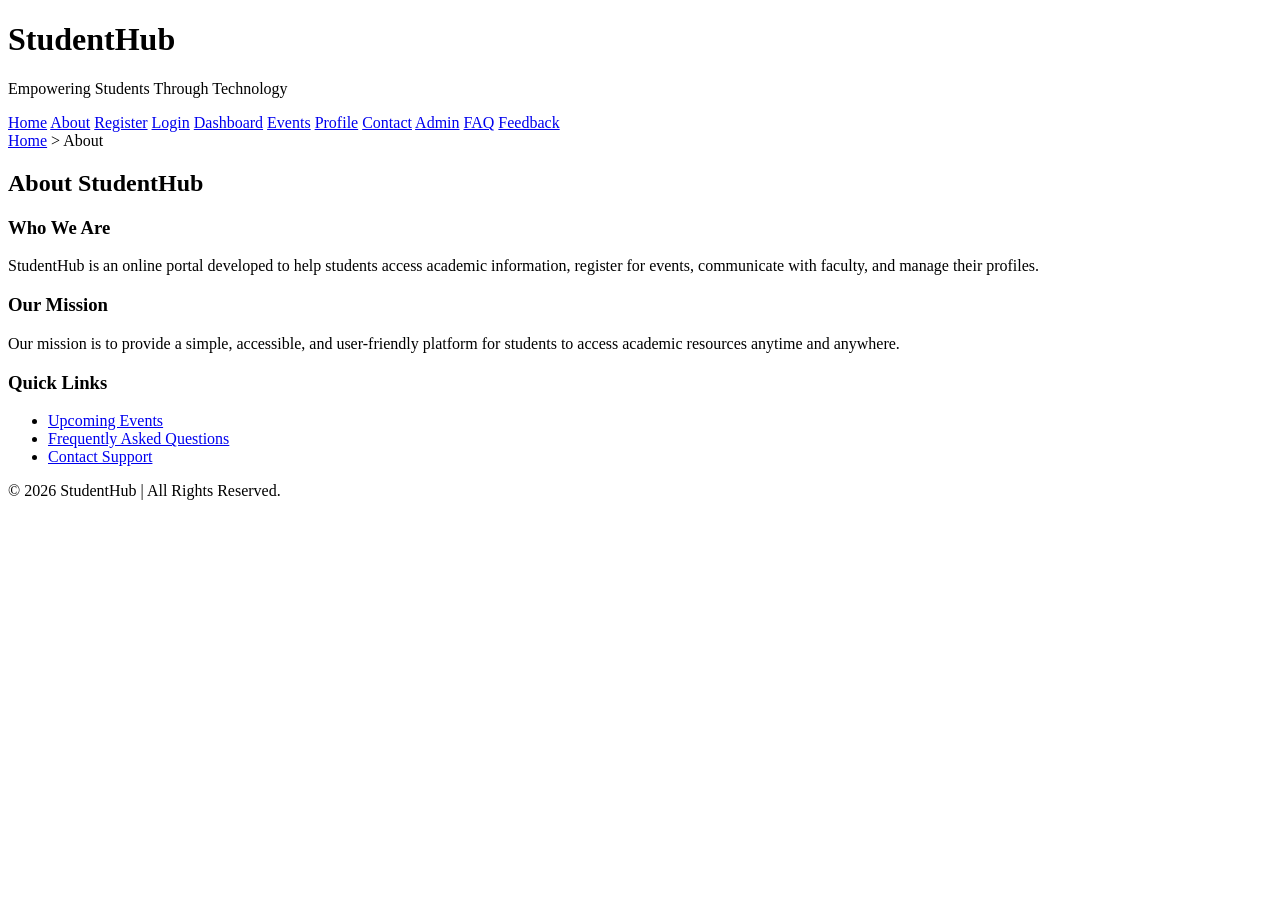
==== about.html @ dac8be07 "Updated Practical 3 responsive design" ====
<!DOCTYPE html>
<html lang="en">

<head>
    <meta charset="UTF-8">
    <meta name="viewport" content="width=device-width, initial-scale=1.0">

    <title>StudentHub | About</title>

    <link rel="stylesheet" href="css/style.css">
</head>

<body>

    <!-- Header -->
    <header>
        <h1>StudentHub</h1>
        <p>Empowering Students Through Technology</p>
    </header>

    <!-- Main Navigation -->
    <nav aria-label="Main Navigation">
        <a href="index.html">Home</a>
        <a href="about.html">About</a>
        <a href="register.html">Register</a>
        <a href="login.html">Login</a>
        <a href="dashboard.html">Dashboard</a>
        <a href="events.html">Events</a>
        <a href="profile.html">Profile</a>
        <a href="contact.html">Contact</a>
        <a href="admin.html">Admin</a>
        <a href="faq.html">FAQ</a>
        <a href="feedback.html">Feedback</a>
    </nav>

    <!-- Breadcrumb Navigation -->
    <nav aria-label="Breadcrumb">
        <a href="index.html">Home</a> &gt;
        <span>About</span>
    </nav>

    <!-- Main Content -->
    <main>

        <section>

            <h2>About StudentHub</h2>

            <article>

                <h3>Who We Are</h3>

                <p>
                    StudentHub is an online portal developed to help students
                    access academic information, register for events,
                    communicate with faculty, and manage their profiles.
                </p>

            </article>

            <article>

                <h3>Our Mission</h3>

                <p>
                    Our mission is to provide a simple, accessible, and
                    user-friendly platform for students to access academic
                    resources anytime and anywhere.
                </p>

            </article>

        </section>

        <aside>

            <h3>Quick Links</h3>

            <ul>
                <li><a href="events.html">Upcoming Events</a></li>
                <li><a href="faq.html">Frequently Asked Questions</a></li>
                <li><a href="contact.html">Contact Support</a></li>
            </ul>

        </aside>

    </main>

    <!-- Footer -->
    <footer>
        <p>&copy; 2026 StudentHub | All Rights Reserved.</p>
    </footer>

</body>

</html>
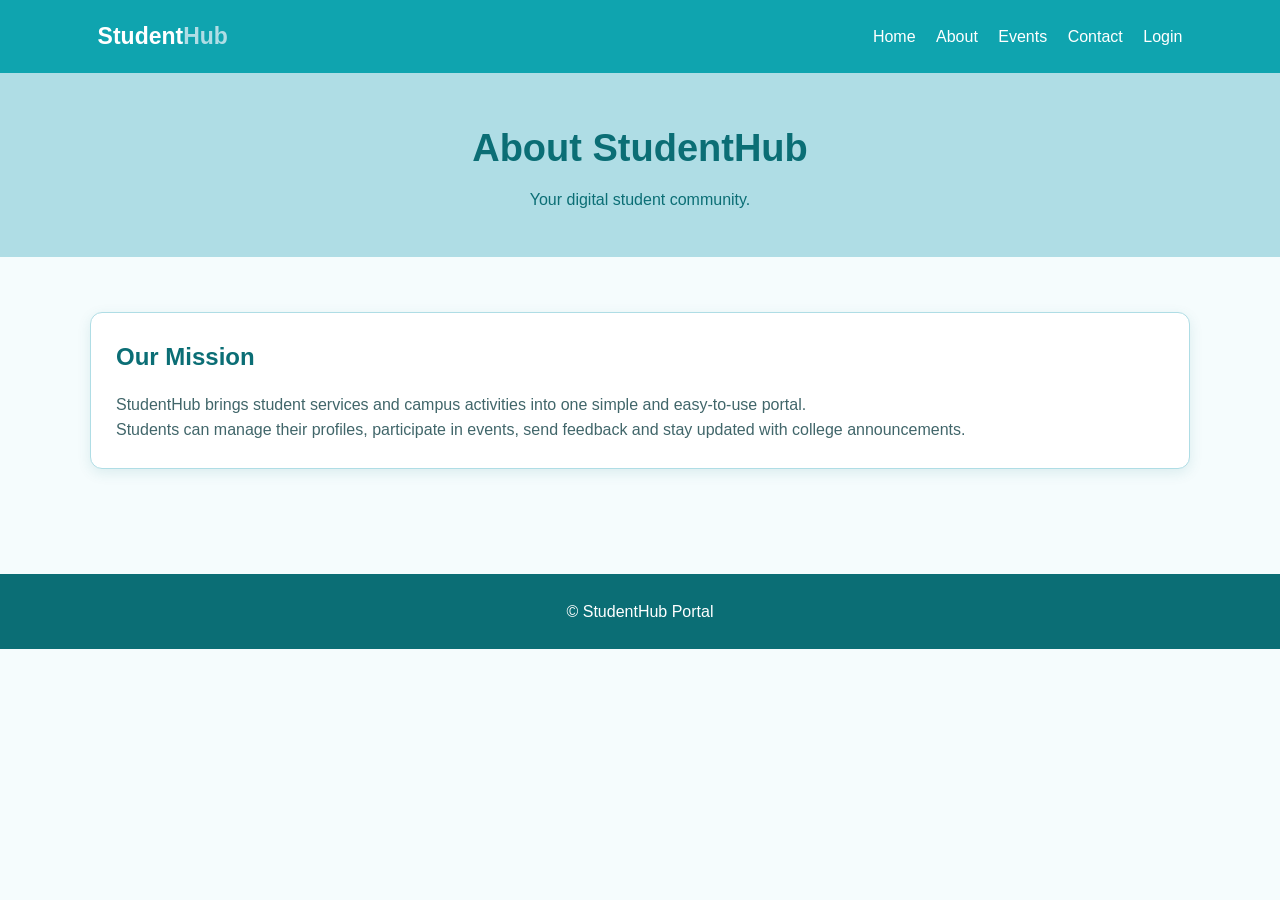
==== commit 452779a7: "Initial commit" ====
--- a/about.html
+++ b/about.html
@@ -1,96 +1,49 @@
 <!DOCTYPE html>
 <html lang="en">
-
 <head>
-    <meta charset="UTF-8">
-    <meta name="viewport" content="width=device-width, initial-scale=1.0">
-
-    <title>StudentHub | About</title>
-
-    <link rel="stylesheet" href="css/style.css">
+  <meta charset="UTF-8">
+  <meta name="viewport" content="width=device-width, initial-scale=1.0">
+  <title>About | StudentHub</title>
+  <link rel="stylesheet" href="style.css">
 </head>
-
 <body>
 
-    <!-- Header -->
-    <header>
-        <h1>StudentHub</h1>
-        <p>Empowering Students Through Technology</p>
-    </header>
+<nav>
+  <a class="brand" href="index.html">Student<span>Hub</span></a>
 
-    <!-- Main Navigation -->
-    <nav aria-label="Main Navigation">
-        <a href="index.html">Home</a>
-        <a href="about.html">About</a>
-        <a href="register.html">Register</a>
-        <a href="login.html">Login</a>
-        <a href="dashboard.html">Dashboard</a>
-        <a href="events.html">Events</a>
-        <a href="profile.html">Profile</a>
-        <a href="contact.html">Contact</a>
-        <a href="admin.html">Admin</a>
-        <a href="faq.html">FAQ</a>
-        <a href="feedback.html">Feedback</a>
-    </nav>
+  <div>
+    <a href="index.html">Home</a>
+    <a href="about.html">About</a>
+    <a href="events.html">Events</a>
+    <a href="contact.html">Contact</a>
+    <a href="login.html">Login</a>
+  </div>
+</nav>
 
-    <!-- Breadcrumb Navigation -->
-    <nav aria-label="Breadcrumb">
-        <a href="index.html">Home</a> &gt;
-        <span>About</span>
-    </nav>
+<section class="title">
+  <h1>About StudentHub</h1>
+  <p>Your digital student community.</p>
+</section>
 
-    <!-- Main Content -->
-    <main>
+<section class="section container">
+  <div class="card">
+    <h2>Our Mission</h2>
+    <p>
+      StudentHub brings student services and campus activities
+      into one simple and easy-to-use portal.
+    </p>
 
-        <section>
+    <p>
+      Students can manage their profiles, participate in events,
+      send feedback and stay updated with college announcements.
+    </p>
+  </div>
+</section>
 
-            <h2>About StudentHub</h2>
+<footer class="footer">
+  © <span id="year"></span> StudentHub Portal
+</footer>
 
-            <article>
-
-                <h3>Who We Are</h3>
-
-                <p>
-                    StudentHub is an online portal developed to help students
-                    access academic information, register for events,
-                    communicate with faculty, and manage their profiles.
-                </p>
-
-            </article>
-
-            <article>
-
-                <h3>Our Mission</h3>
-
-                <p>
-                    Our mission is to provide a simple, accessible, and
-                    user-friendly platform for students to access academic
-                    resources anytime and anywhere.
-                </p>
-
-            </article>
-
-        </section>
-
-        <aside>
-
-            <h3>Quick Links</h3>
-
-            <ul>
-                <li><a href="events.html">Upcoming Events</a></li>
-                <li><a href="faq.html">Frequently Asked Questions</a></li>
-                <li><a href="contact.html">Contact Support</a></li>
-            </ul>
-
-        </aside>
-
-    </main>
-
-    <!-- Footer -->
-    <footer>
-        <p>&copy; 2026 StudentHub | All Rights Reserved.</p>
-    </footer>
-
+<script src="js/script.js"></script>
 </body>
-
 </html>
--- a/style.css
+++ b/style.css
@@ -0,0 +1,295 @@
+* {
+  box-sizing: border-box;
+  margin: 0;
+  padding: 0;
+}
+
+body {
+  font-family: Arial, sans-serif;
+  background: #f5fcfd;
+  color: #164044;
+  line-height: 1.6;
+}
+
+nav {
+  background: #0FA4AF;
+  padding: 18px 7%;
+  display: flex;
+  justify-content: space-between;
+  align-items: center;
+  box-shadow: 0 3px 10px #0B6E7533;
+}
+
+nav a {
+  color: white;
+  text-decoration: none;
+  margin: 0 8px;
+  font-weight: 500;
+}
+
+nav a:hover {
+  color: #AFDDE5;
+}
+
+.brand {
+  font-size: 23px;
+  font-weight: bold;
+}
+
+.brand span {
+  color: #AFDDE5;
+}
+
+.hero {
+  padding: 100px 7%;
+  background: linear-gradient(135deg, #0FA4AF, #0B6E75);
+  color: white;
+}
+
+.hero h1 {
+  font-size: 48px;
+  max-width: 680px;
+  margin-bottom: 18px;
+}
+
+.hero p {
+  max-width: 620px;
+  font-size: 18px;
+  margin-bottom: 30px;
+}
+
+.container {
+  width: 86%;
+  max-width: 1100px;
+  margin: auto;
+}
+
+.section {
+  padding: 55px 0;
+}
+
+.section h1,
+.section h2 {
+  color: #0B6E75;
+  margin-bottom: 15px;
+}
+
+.grid {
+  display: grid;
+  grid-template-columns: repeat(auto-fit, minmax(220px, 1fr));
+  gap: 22px;
+  margin-top: 25px;
+}
+
+.card,
+form {
+  background: white;
+  padding: 25px;
+  border-radius: 12px;
+  border: 1px solid #AFDDE5;
+  box-shadow: 0 4px 14px #0B6E751C;
+}
+
+.card h3 {
+  color: #0B6E75;
+  margin-bottom: 10px;
+}
+
+.card p {
+  color: #41666A;
+}
+
+.btn {
+  display: inline-block;
+  background: #0FA4AF;
+  color: white;
+  border: 2px solid #0FA4AF;
+  padding: 11px 18px;
+  border-radius: 7px;
+  text-decoration: none;
+  cursor: pointer;
+  font-weight: bold;
+}
+
+.btn:hover {
+  background: #0B6E75;
+  border-color: #0B6E75;
+}
+
+.btn-light {
+  background: #AFDDE5;
+  color: #0B6E75;
+  border-color: #AFDDE5;
+}
+
+.btn-light:hover {
+  background: white;
+  color: #0B6E75;
+}
+
+.title {
+  text-align: center;
+  background: #AFDDE5;
+  padding: 45px 20px;
+  color: #0B6E75;
+}
+
+.title h1 {
+  font-size: 38px;
+  margin-bottom: 8px;
+}
+
+.form-card {
+  max-width: 510px;
+  margin: 50px auto;
+}
+
+.form-card h2 {
+  color: #0B6E75;
+  margin-bottom: 20px;
+}
+
+.field {
+  margin: 16px 0;
+}
+
+.field label {
+  display: block;
+  color: #0B6E75;
+  font-weight: bold;
+  margin-bottom: 6px;
+}
+
+.field input,
+.field select,
+.field textarea {
+  width: 100%;
+  padding: 12px;
+  border: 1px solid #0B6E75;
+  border-radius: 6px;
+  font-family: Arial, sans-serif;
+  font-size: 15px;
+  color: #164044;
+  background: #FAFFFF;
+}
+
+.field input:focus,
+.field select:focus,
+.field textarea:focus {
+  outline: 3px solid #AFDDE5;
+  border-color: #0FA4AF;
+}
+
+.field textarea {
+  height: 115px;
+  resize: vertical;
+}
+
+.stats {
+  display: grid;
+  grid-template-columns: repeat(auto-fit, minmax(180px, 1fr));
+  gap: 20px;
+  margin: 28px 0;
+}
+
+.stat {
+  background: #AFDDE5;
+  padding: 25px;
+  text-align: center;
+  border-radius: 12px;
+  border: 2px solid #0B6E75;
+  box-shadow: 0 4px 12px #0B6E7522;
+}
+
+.stat h2 {
+  color: #0B6E75;
+  font-size: 34px;
+  margin-bottom: 5px;
+}
+
+.stat p {
+  color: #164044;
+  font-weight: bold;
+}
+
+table {
+  width: 100%;
+  background: white;
+  border-collapse: collapse;
+  margin-top: 25px;
+  border: 2px solid #0B6E75;
+  box-shadow: 0 4px 14px #0B6E7522;
+}
+
+th,
+td {
+  padding: 14px;
+  text-align: left;
+  border: 1px solid #0B6E75;
+}
+
+th {
+  background: #0FA4AF;
+  color: white;
+}
+
+tr:nth-child(even) {
+  background: #F0FBFC;
+}
+
+tr:hover {
+  background: #AFDDE5;
+}
+
+.footer {
+  background: #0B6E75;
+  color: white;
+  text-align: center;
+  padding: 25px;
+  margin-top: 50px;
+}
+
+a {
+  color: #0B6E75;
+}
+
+a:hover {
+  color: #0FA4AF;
+}
+
+@media (max-width: 650px) {
+  nav {
+    display: block;
+    text-align: center;
+  }
+
+  nav div {
+    margin-top: 15px;
+  }
+
+  nav a {
+    display: inline-block;
+    margin: 5px;
+  }
+
+  .hero {
+    padding: 65px 7%;
+  }
+
+  .hero h1 {
+    font-size: 36px;
+  }
+
+  .title h1 {
+    font-size: 30px;
+  }
+
+  table {
+    font-size: 14px;
+  }
+
+  th,
+  td {
+    padding: 9px;
+  }
+}
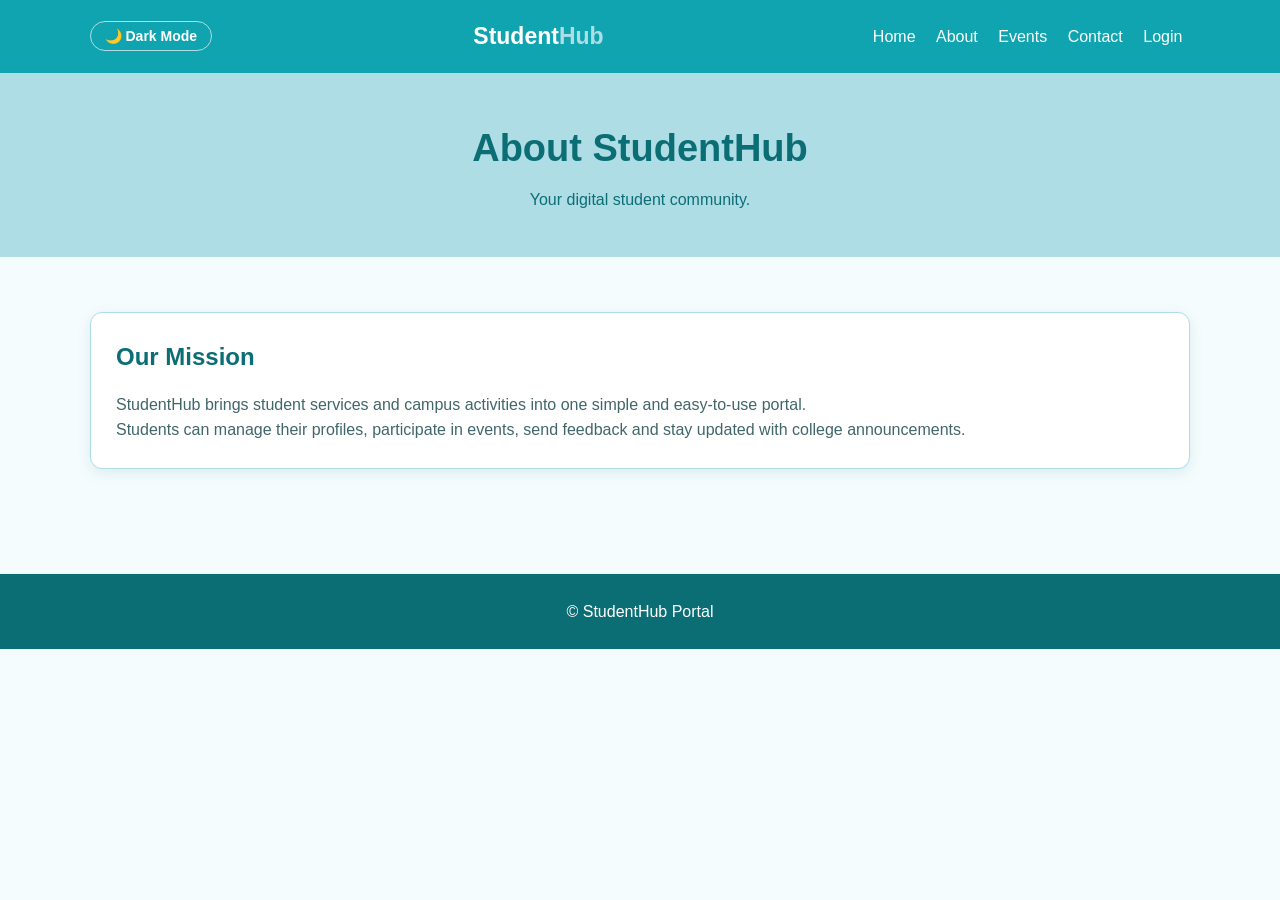
==== commit ee0b199b: "Added persistent dark and light theme toggle across all pages" ====
--- a/about.html
+++ b/about.html
@@ -9,6 +9,9 @@
 <body>
 
 <nav>
+
+  <button id="themeBtn">🌙 Dark Mode</button>
+  
   <a class="brand" href="index.html">Student<span>Hub</span></a>
 
   <div>
--- a/style.css
+++ b/style.css
@@ -1,3 +1,81 @@
+/* ==========================================================================
+   Global & Light/Dark Theme Variables
+   ========================================================================== */
+:root {
+  /* Light Theme (Your original teal palette) */
+  --bg-main: #f5fcfd;
+  --text-main: #164044;
+  --text-muted: #41666A;
+  
+  --nav-bg: #0FA4AF;
+  --nav-text: #ffffff;
+  --nav-hover: #AFDDE5;
+  
+  --hero-bg: linear-gradient(135deg, #0FA4AF, #0B6E75);
+  --hero-text: #ffffff;
+  
+  --card-bg: #ffffff;
+  --card-border: #AFDDE5;
+  --card-shadow: 0 4px 14px #0B6E751C;
+  
+  --heading-color: #0B6E75;
+  --title-bg: #AFDDE5;
+  
+  --input-bg: #FAFFFF;
+  --input-border: #0B6E75;
+  --input-focus: #AFDDE5;
+  
+  --stat-bg: #AFDDE5;
+  --stat-border: #0B6E75;
+  
+  --table-bg: #ffffff;
+  --table-border: #0B6E75;
+  --table-even: #F0FBFC;
+  --table-hover: #AFDDE5;
+  
+  --footer-bg: #0B6E75;
+  --footer-text: #ffffff;
+}
+
+[data-theme="dark"] {
+  /* Dark Theme */
+  --bg-main: #12181b;
+  --text-main: #e0e6ed;
+  --text-muted: #9fb3c8;
+  
+  --nav-bg: #1b2830;
+  --nav-text: #ffffff;
+  --nav-hover: #38bec9;
+  
+  --hero-bg: linear-gradient(135deg, #1b2830, #0f171c);
+  --hero-text: #ffffff;
+  
+  --card-bg: #1e293b;
+  --card-border: #334155;
+  --card-shadow: 0 4px 14px rgba(0, 0, 0, 0.4);
+  
+  --heading-color: #38bec9;
+  --title-bg: #1e293b;
+  
+  --input-bg: #0f172a;
+  --input-border: #334155;
+  --input-focus: #38bec9;
+  
+  --stat-bg: #1e293b;
+  --stat-border: #38bec9;
+  
+  --table-bg: #1e293b;
+  --table-border: #334155;
+  --table-even: #0f172a;
+  --table-hover: #334155;
+  
+  --footer-bg: #0f171c;
+  --footer-text: #ffffff;
+}
+
+/* ==========================================================================
+   Base Styles
+   ========================================================================== */
 * {
   box-sizing: border-box;
   margin: 0;
@@ -6,13 +84,14 @@
 
 body {
   font-family: Arial, sans-serif;
-  background: #f5fcfd;
-  color: #164044;
+  background: var(--bg-main);
+  color: var(--text-main);
   line-height: 1.6;
+  transition: background-color 0.3s ease, color 0.3s ease;
 }
 
 nav {
-  background: #0FA4AF;
+  background: var(--nav-bg);
   padding: 18px 7%;
   display: flex;
   justify-content: space-between;
@@ -21,29 +100,51 @@
 }
 
 nav a {
-  color: white;
+  color: var(--nav-text);
   text-decoration: none;
   margin: 0 8px;
   font-weight: 500;
 }
 
 nav a:hover {
-  color: #AFDDE5;
+  color: var(--nav-hover);
 }
 
 .brand {
   font-size: 23px;
   font-weight: bold;
+  color: var(--nav-text);
 }
 
 .brand span {
-  color: #AFDDE5;
-}
-
+  color: var(--nav-hover);
+}
+
+/* --- Theme Toggle Button --- */
+#themeBtn, #theme-toggle {
+  background: transparent;
+  color: var(--nav-text);
+  border: 1px solid var(--nav-hover);
+  padding: 6px 14px;
+  border-radius: 20px;
+  cursor: pointer;
+  font-weight: bold;
+  font-size: 14px;
+  transition: all 0.3s ease;
+}
+
+#themeBtn:hover, #theme-toggle:hover {
+  background: var(--nav-hover);
+  color: var(--heading-color);
+}
+
+/* ==========================================================================
+   Hero & Layout Sections
+   ========================================================================== */
 .hero {
   padding: 100px 7%;
-  background: linear-gradient(135deg, #0FA4AF, #0B6E75);
-  color: white;
+  background: var(--hero-bg);
+  color: var(--hero-text);
 }
 
 .hero h1 {
@@ -70,7 +171,7 @@
 
 .section h1,
 .section h2 {
-  color: #0B6E75;
+  color: var(--heading-color);
   margin-bottom: 15px;
 }
 
@@ -81,24 +182,27 @@
   margin-top: 25px;
 }
 
+/* Cards & Forms */
 .card,
 form {
-  background: white;
+  background: var(--card-bg);
   padding: 25px;
   border-radius: 12px;
-  border: 1px solid #AFDDE5;
-  box-shadow: 0 4px 14px #0B6E751C;
+  border: 1px solid var(--card-border);
+  box-shadow: var(--card-shadow);
+  transition: background-color 0.3s ease, border-color 0.3s ease;
 }
 
 .card h3 {
-  color: #0B6E75;
+  color: var(--heading-color);
   margin-bottom: 10px;
 }
 
 .card p {
-  color: #41666A;
-}
-
+  color: var(--text-muted);
+}
+
+/* Buttons */
 .btn {
   display: inline-block;
   background: #0FA4AF;
@@ -117,21 +221,22 @@
 }
 
 .btn-light {
-  background: #AFDDE5;
-  color: #0B6E75;
-  border-color: #AFDDE5;
+  background: var(--title-bg);
+  color: var(--heading-color);
+  border-color: var(--title-bg);
 }
 
 .btn-light:hover {
-  background: white;
-  color: #0B6E75;
-}
-
+  background: var(--card-bg);
+  color: var(--heading-color);
+}
+
+/* Titles & Forms */
 .title {
   text-align: center;
-  background: #AFDDE5;
+  background: var(--title-bg);
   padding: 45px 20px;
-  color: #0B6E75;
+  color: var(--heading-color);
 }
 
 .title h1 {
@@ -145,7 +250,7 @@
 }
 
 .form-card h2 {
-  color: #0B6E75;
+  color: var(--heading-color);
   margin-bottom: 20px;
 }
 
@@ -155,7 +260,7 @@
 
 .field label {
   display: block;
-  color: #0B6E75;
+  color: var(--heading-color);
   font-weight: bold;
   margin-bottom: 6px;
 }
@@ -165,18 +270,18 @@
 .field textarea {
   width: 100%;
   padding: 12px;
-  border: 1px solid #0B6E75;
+  border: 1px solid var(--input-border);
   border-radius: 6px;
   font-family: Arial, sans-serif;
   font-size: 15px;
-  color: #164044;
-  background: #FAFFFF;
+  color: var(--text-main);
+  background: var(--input-bg);
 }
 
 .field input:focus,
 .field select:focus,
 .field textarea:focus {
-  outline: 3px solid #AFDDE5;
+  outline: 3px solid var(--input-focus);
   border-color: #0FA4AF;
 }
 
@@ -185,6 +290,7 @@
   resize: vertical;
 }
 
+/* Stats */
 .stats {
   display: grid;
   grid-template-columns: repeat(auto-fit, minmax(180px, 1fr));
@@ -193,70 +299,73 @@
 }
 
 .stat {
-  background: #AFDDE5;
+  background: var(--stat-bg);
   padding: 25px;
   text-align: center;
   border-radius: 12px;
-  border: 2px solid #0B6E75;
-  box-shadow: 0 4px 12px #0B6E7522;
+  border: 2px solid var(--stat-border);
+  box-shadow: var(--card-shadow);
 }
 
 .stat h2 {
-  color: #0B6E75;
+  color: var(--heading-color);
   font-size: 34px;
   margin-bottom: 5px;
 }
 
 .stat p {
-  color: #164044;
+  color: var(--text-main);
   font-weight: bold;
 }
 
+/* Tables */
 table {
   width: 100%;
-  background: white;
+  background: var(--table-bg);
   border-collapse: collapse;
   margin-top: 25px;
-  border: 2px solid #0B6E75;
-  box-shadow: 0 4px 14px #0B6E7522;
+  border: 2px solid var(--table-border);
+  box-shadow: var(--card-shadow);
 }
 
 th,
 td {
   padding: 14px;
   text-align: left;
-  border: 1px solid #0B6E75;
+  border: 1px solid var(--table-border);
 }
 
 th {
-  background: #0FA4AF;
-  color: white;
+  background: var(--nav-bg);
+  color: var(--nav-text);
 }
 
 tr:nth-child(even) {
-  background: #F0FBFC;
+  background: var(--table-even);
 }
 
 tr:hover {
-  background: #AFDDE5;
-}
-
+  background: var(--table-hover);
+}
+
+/* Footer & Links */
 .footer {
-  background: #0B6E75;
-  color: white;
+  background: var(--footer-bg);
+  color: var(--footer-text);
   text-align: center;
   padding: 25px;
   margin-top: 50px;
 }
 
 a {
-  color: #0B6E75;
+  color: var(--heading-color);
 }
 
 a:hover {
   color: #0FA4AF;
 }
 
+/* Responsive Styles */
 @media (max-width: 650px) {
   nav {
     display: block;
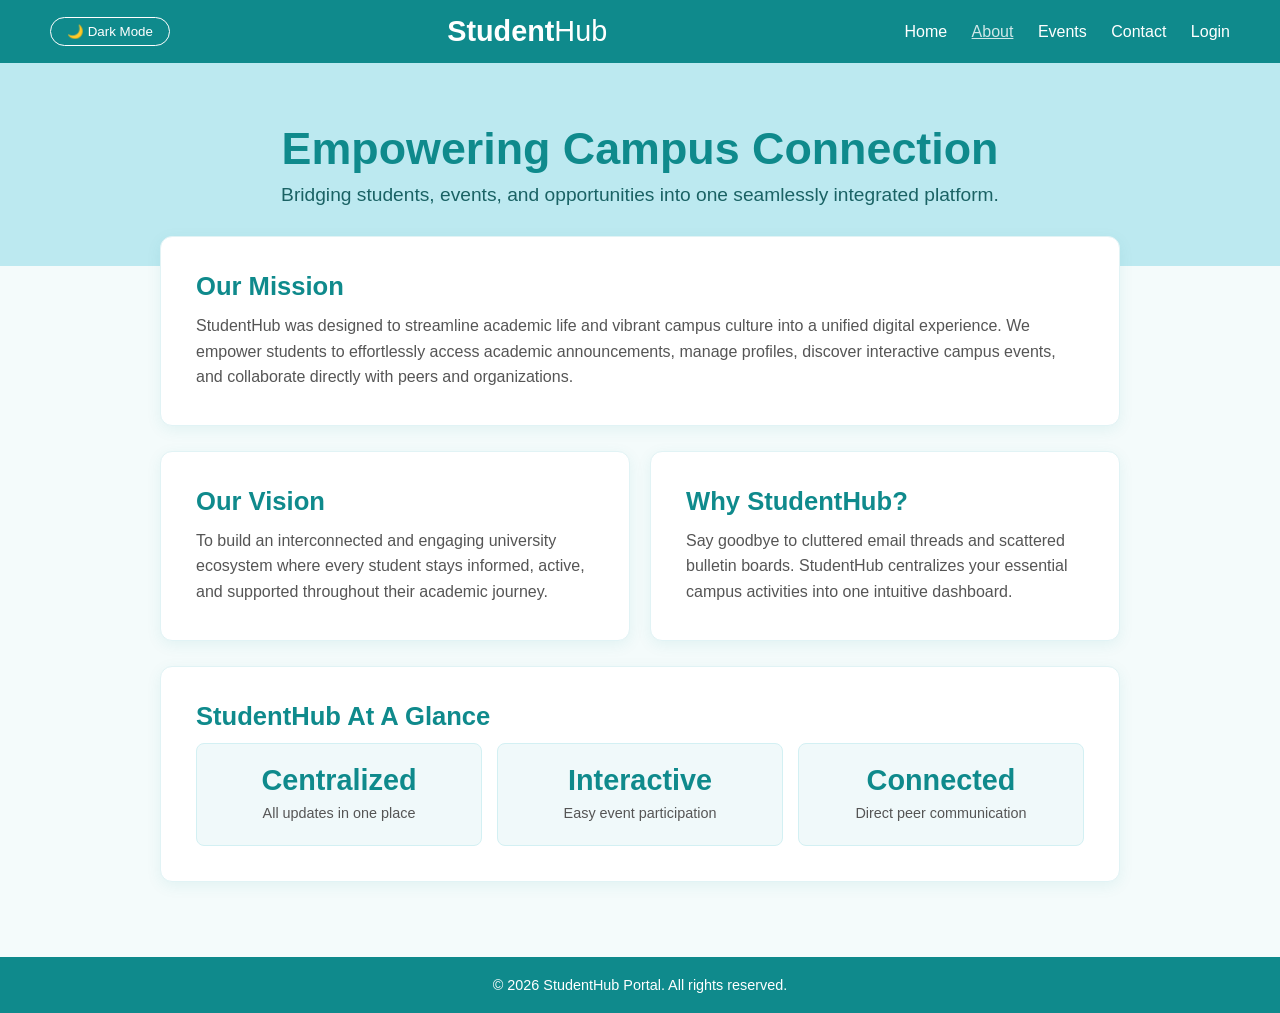
==== commit f2c07e19: "Updated StudentHub website" ====
--- a/about.html
+++ b/about.html
@@ -1,52 +1,238 @@
 <!DOCTYPE html>
 <html lang="en">
 <head>
-  <meta charset="UTF-8">
-  <meta name="viewport" content="width=device-width, initial-scale=1.0">
+  <meta charset="UTF-8" />
+  <meta name="viewport" content="width=device-width, initial-scale=1.0" />
   <title>About | StudentHub</title>
-  <link rel="stylesheet" href="style.css">
+  <style>
+    /* Global Reset & Base Styles */
+    * {
+      box-sizing: border-box;
+      margin: 0;
+      padding: 0;
+      font-family: 'Segoe UI', Tahoma, Geneva, Verdana, sans-serif;
+    }
+
+    body {
+      background-color: #f4fbfb;
+      color: #333333;
+      display: flex;
+      flex-direction: column;
+      min-height: 100vh;
+    }
+
+    /* Navbar */
+    header {
+      background-color: #0f8a8c;
+      padding: 15px 50px;
+      display: flex;
+      justify-content: space-between;
+      align-items: center;
+      box-shadow: 0 2px 5px rgba(0,0,0,0.1);
+    }
+
+    .dark-mode-btn {
+      background-color: transparent;
+      border: 1.5px solid #ffffff;
+      color: #ffffff;
+      padding: 6px 16px;
+      border-radius: 20px;
+      cursor: pointer;
+      font-weight: 500;
+    }
+
+    .logo {
+      color: #ffffff;
+      font-size: 1.8rem;
+      font-weight: 700;
+    }
+
+    .logo span {
+      font-weight: 300;
+    }
+
+    nav a {
+      color: #ffffff;
+      text-decoration: none;
+      margin-left: 20px;
+      font-size: 1rem;
+      transition: opacity 0.2s;
+    }
+
+    nav a:hover, nav a.active {
+      opacity: 0.8;
+      text-decoration: underline;
+    }
+
+    /* Hero Section */
+    .hero {
+      background-color: #bce9f0;
+      text-align: center;
+      padding: 60px 20px;
+    }
+
+    .hero h1 {
+      color: #0f8a8c;
+      font-size: 2.8rem;
+      margin-bottom: 10px;
+    }
+
+    .hero p {
+      color: #1a6264;
+      font-size: 1.2rem;
+    }
+
+    /* Main Content Container */
+    .content-container {
+      max-width: 1000px;
+      margin: -30px auto 50px auto;
+      padding: 0 20px;
+      flex: 1;
+    }
+
+    /* Feature Cards */
+    .card {
+      background: #ffffff;
+      border-radius: 12px;
+      padding: 35px;
+      margin-bottom: 25px;
+      box-shadow: 0 4px 15px rgba(15, 138, 140, 0.08);
+      border: 1px solid #e1f3f5;
+    }
+
+    .card h2 {
+      color: #0f8a8c;
+      font-size: 1.6rem;
+      margin-bottom: 12px;
+    }
+
+    .card p {
+      color: #555555;
+      line-height: 1.6;
+      font-size: 1rem;
+    }
+
+    /* Grid Layout for Vision & Features */
+    .grid-2 {
+      display: grid;
+      grid-template-columns: 1fr 1fr;
+      gap: 20px;
+    }
+
+    /* Stats Banner */
+    .stats-container {
+      display: grid;
+      grid-template-columns: repeat(3, 1fr);
+      gap: 15px;
+      text-align: center;
+      margin-top: 10px;
+    }
+
+    .stat-box {
+      background-color: #f0f9fa;
+      padding: 20px;
+      border-radius: 8px;
+      border: 1px solid #d3f0f3;
+    }
+
+    .stat-box h3 {
+      color: #0f8a8c;
+      font-size: 1.8rem;
+      margin-bottom: 5px;
+    }
+
+    .stat-box p {
+      color: #555555;
+      font-size: 0.9rem;
+    }
+
+    /* Footer */
+    footer {
+      background-color: #0f8a8c;
+      color: #ffffff;
+      text-align: center;
+      padding: 20px;
+      margin-top: auto;
+      font-size: 0.9rem;
+    }
+
+    @media (max-width: 768px) {
+      .grid-2, .stats-container {
+        grid-template-columns: 1fr;
+      }
+      header {
+        flex-direction: column;
+        gap: 15px;
+      }
+    }
+  </style>
 </head>
 <body>
 
-<nav>
-
-  <button id="themeBtn">🌙 Dark Mode</button>
-  
-  <a class="brand" href="index.html">Student<span>Hub</span></a>
-
-  <div>
-    <a href="index.html">Home</a>
-    <a href="about.html">About</a>
-    <a href="events.html">Events</a>
-    <a href="contact.html">Contact</a>
-    <a href="login.html">Login</a>
+  <header>
+    <button class="dark-mode-btn">🌙 Dark Mode</button>
+    <div class="logo">Student<span>Hub</span></div>
+    <nav>
+      <a href="#">Home</a>
+      <a href="#" class="active">About</a>
+      <a href="#">Events</a>
+      <a href="#">Contact</a>
+      <a href="#">Login</a>
+    </nav>
+  </header>
+
+  <section class="hero">
+    <h1>Empowering Campus Connection</h1>
+    <p>Bridging students, events, and opportunities into one seamlessly integrated platform.</p>
+  </section>
+
+  <div class="content-container">
+
+    <div class="card">
+      <h2>Our Mission</h2>
+      <p>
+        StudentHub was designed to streamline academic life and vibrant campus culture into a unified digital experience. We empower students to effortlessly access academic announcements, manage profiles, discover interactive campus events, and collaborate directly with peers and organizations.
+      </p>
+    </div>
+
+    <div class="grid-2">
+      <div class="card">
+        <h2>Our Vision</h2>
+        <p>
+          To build an interconnected and engaging university ecosystem where every student stays informed, active, and supported throughout their academic journey.
+        </p>
+      </div>
+      <div class="card">
+        <h2>Why StudentHub?</h2>
+        <p>
+          Say goodbye to cluttered email threads and scattered bulletin boards. StudentHub centralizes your essential campus activities into one intuitive dashboard.
+        </p>
+      </div>
+    </div>
+
+    <div class="card">
+      <h2>StudentHub At A Glance</h2>
+      <div class="stats-container">
+        <div class="stat-box">
+          <h3>Centralized</h3>
+          <p>All updates in one place</p>
+        </div>
+        <div class="stat-box">
+          <h3>Interactive</h3>
+          <p>Easy event participation</p>
+        </div>
+        <div class="stat-box">
+          <h3>Connected</h3>
+          <p>Direct peer communication</p>
+        </div>
+      </div>
+    </div>
+
   </div>
-</nav>
-
-<section class="title">
-  <h1>About StudentHub</h1>
-  <p>Your digital student community.</p>
-</section>
-
-<section class="section container">
-  <div class="card">
-    <h2>Our Mission</h2>
-    <p>
-      StudentHub brings student services and campus activities
-      into one simple and easy-to-use portal.
-    </p>
-
-    <p>
-      Students can manage their profiles, participate in events,
-      send feedback and stay updated with college announcements.
-    </p>
-  </div>
-</section>
-
-<footer class="footer">
-  © <span id="year"></span> StudentHub Portal
-</footer>
-
-<script src="js/script.js"></script>
+
+  <footer>
+    &copy; 2026 StudentHub Portal. All rights reserved.
+  </footer>
+
 </body>
 </html>
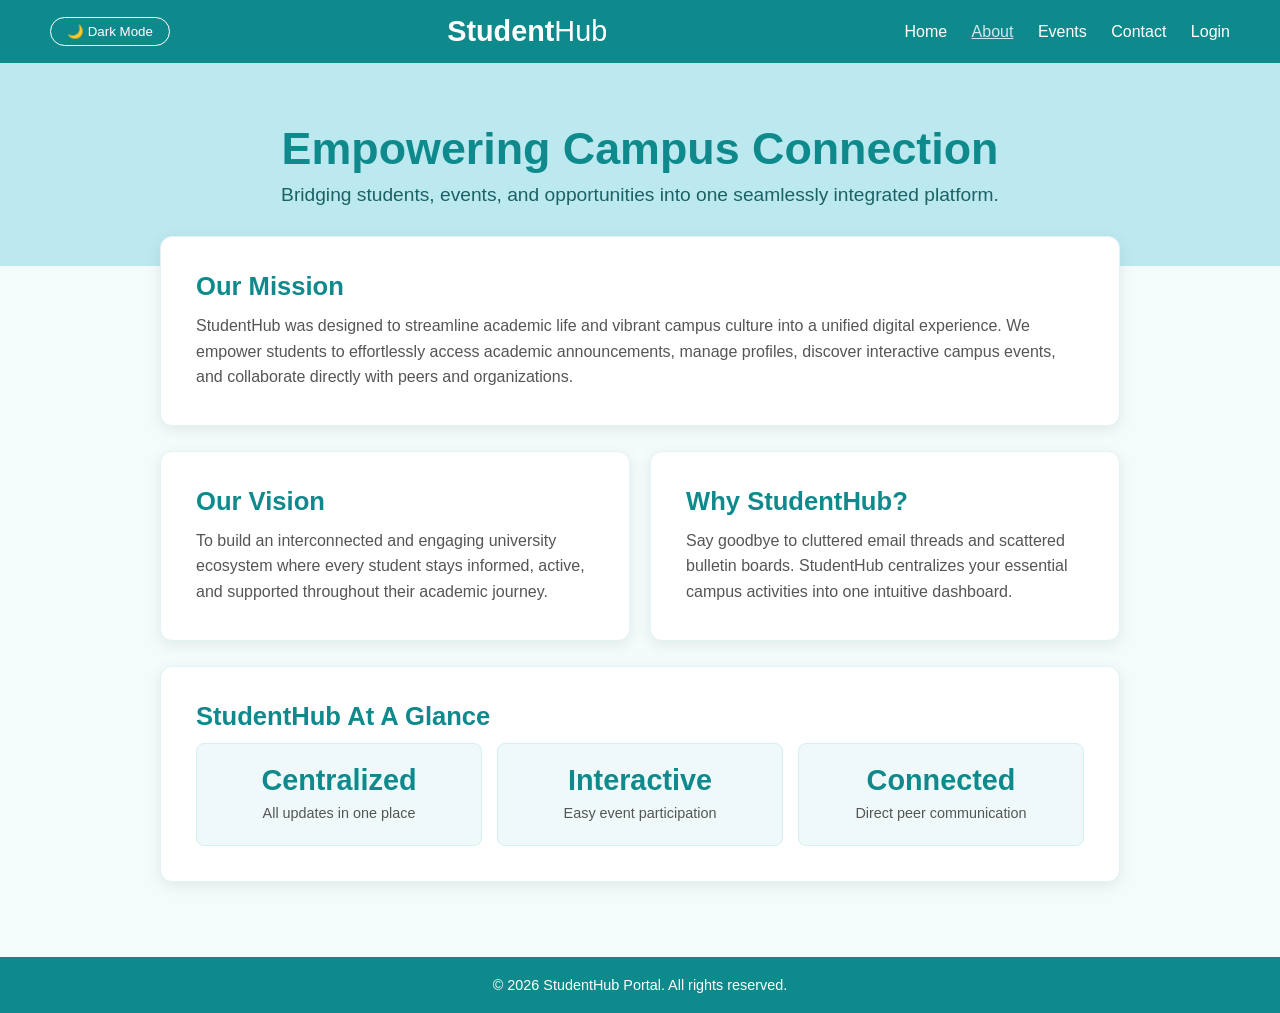
==== commit 0762cc6f: "Updated StudentHub website" ====
--- a/about.html
+++ b/about.html
@@ -5,17 +5,48 @@
   <meta name="viewport" content="width=device-width, initial-scale=1.0" />
   <title>About | StudentHub</title>
   <style>
+    /* CSS Variables for Dynamic Light/Dark Theme */
+    :root {
+      --bg-color: #f4fbfb;
+      --text-color: #333333;
+      --hero-bg: #bce9f0;
+      --hero-title: #0f8a8c;
+      --hero-text: #1a6264;
+      --card-bg: #ffffff;
+      --card-border: #e1f3f5;
+      --card-title: #0f8a8c;
+      --card-p-color: #555555;
+      --stat-bg: #f0f9fa;
+      --stat-border: #d3f0f3;
+    }
+
+    /* Dark Theme Variable Overrides */
+    [data-theme="dark"] {
+      --bg-color: #121e24;
+      --text-color: #e0f2f1;
+      --hero-bg: #163238;
+      --hero-title: #4dd0e1;
+      --hero-text: #b2ebf2;
+      --card-bg: #1a2930;
+      --card-border: #263d47;
+      --card-title: #26a69a;
+      --card-p-color: #b0bec5;
+      --stat-bg: #1e3038;
+      --stat-border: #2c4754;
+    }
+
     /* Global Reset & Base Styles */
     * {
       box-sizing: border-box;
       margin: 0;
       padding: 0;
       font-family: 'Segoe UI', Tahoma, Geneva, Verdana, sans-serif;
+      transition: background-color 0.3s ease, color 0.3s ease, border-color 0.3s ease;
     }
 
     body {
-      background-color: #f4fbfb;
-      color: #333333;
+      background-color: var(--bg-color);
+      color: var(--text-color);
       display: flex;
       flex-direction: column;
       min-height: 100vh;
@@ -39,6 +70,12 @@
       border-radius: 20px;
       cursor: pointer;
       font-weight: 500;
+      transition: all 0.3s ease;
+    }
+
+    .dark-mode-btn:hover {
+      background-color: #ffffff;
+      color: #0f8a8c;
     }
 
     .logo {
@@ -66,19 +103,19 @@
 
     /* Hero Section */
     .hero {
-      background-color: #bce9f0;
+      background-color: var(--hero-bg);
       text-align: center;
       padding: 60px 20px;
     }
 
     .hero h1 {
-      color: #0f8a8c;
+      color: var(--hero-title);
       font-size: 2.8rem;
       margin-bottom: 10px;
     }
 
     .hero p {
-      color: #1a6264;
+      color: var(--hero-text);
       font-size: 1.2rem;
     }
 
@@ -92,22 +129,22 @@
 
     /* Feature Cards */
     .card {
-      background: #ffffff;
+      background: var(--card-bg);
       border-radius: 12px;
       padding: 35px;
       margin-bottom: 25px;
-      box-shadow: 0 4px 15px rgba(15, 138, 140, 0.08);
-      border: 1px solid #e1f3f5;
+      box-shadow: 0 4px 15px rgba(0, 0, 0, 0.08);
+      border: 1px solid var(--card-border);
     }
 
     .card h2 {
-      color: #0f8a8c;
+      color: var(--card-title);
       font-size: 1.6rem;
       margin-bottom: 12px;
     }
 
     .card p {
-      color: #555555;
+      color: var(--card-p-color);
       line-height: 1.6;
       font-size: 1rem;
     }
@@ -129,20 +166,20 @@
     }
 
     .stat-box {
-      background-color: #f0f9fa;
+      background-color: var(--stat-bg);
       padding: 20px;
       border-radius: 8px;
-      border: 1px solid #d3f0f3;
+      border: 1px solid var(--stat-border);
     }
 
     .stat-box h3 {
-      color: #0f8a8c;
+      color: var(--card-title);
       font-size: 1.8rem;
       margin-bottom: 5px;
     }
 
     .stat-box p {
-      color: #555555;
+      color: var(--card-p-color);
       font-size: 0.9rem;
     }
 
@@ -170,14 +207,14 @@
 <body>
 
   <header>
-    <button class="dark-mode-btn">🌙 Dark Mode</button>
+    <button class="dark-mode-btn" id="themeToggleBtn" onclick="toggleTheme()">🌙 Dark Mode</button>
     <div class="logo">Student<span>Hub</span></div>
     <nav>
-      <a href="#">Home</a>
-      <a href="#" class="active">About</a>
-      <a href="#">Events</a>
-      <a href="#">Contact</a>
-      <a href="#">Login</a>
+      <a href="index.html">Home</a>
+      <a href="about.html" class="active">About</a>
+      <a href="events.html">Events</a>
+      <a href="contact.html">Contact</a>
+      <a href="login.html">Login</a>
     </nav>
   </header>
 
@@ -234,5 +271,37 @@
     &copy; 2026 StudentHub Portal. All rights reserved.
   </footer>
 
+  <script>
+    // Function to toggle theme and persist in localStorage
+    function toggleTheme() {
+      const currentTheme = document.documentElement.getAttribute("data-theme");
+      const btn = document.getElementById("themeToggleBtn");
+
+      if (currentTheme === "dark") {
+        document.documentElement.setAttribute("data-theme", "light");
+        localStorage.setItem("theme", "light");
+        btn.innerHTML = "🌙 Dark Mode";
+      } else {
+        document.documentElement.setAttribute("data-theme", "dark");
+        localStorage.setItem("theme", "dark");
+        btn.innerHTML = "☀️ Light Mode";
+      }
+    }
+
+    // Initialize theme based on user's previous selection
+    (function initTheme() {
+      const savedTheme = localStorage.getItem("theme");
+      const btn = document.getElementById("themeToggleBtn");
+
+      if (savedTheme === "dark") {
+        document.documentElement.setAttribute("data-theme", "dark");
+        if (btn) btn.innerHTML = "☀️ Light Mode";
+      } else {
+        document.documentElement.setAttribute("data-theme", "light");
+        if (btn) btn.innerHTML = "🌙 Dark Mode";
+      }
+    })();
+  </script>
+
 </body>
 </html>
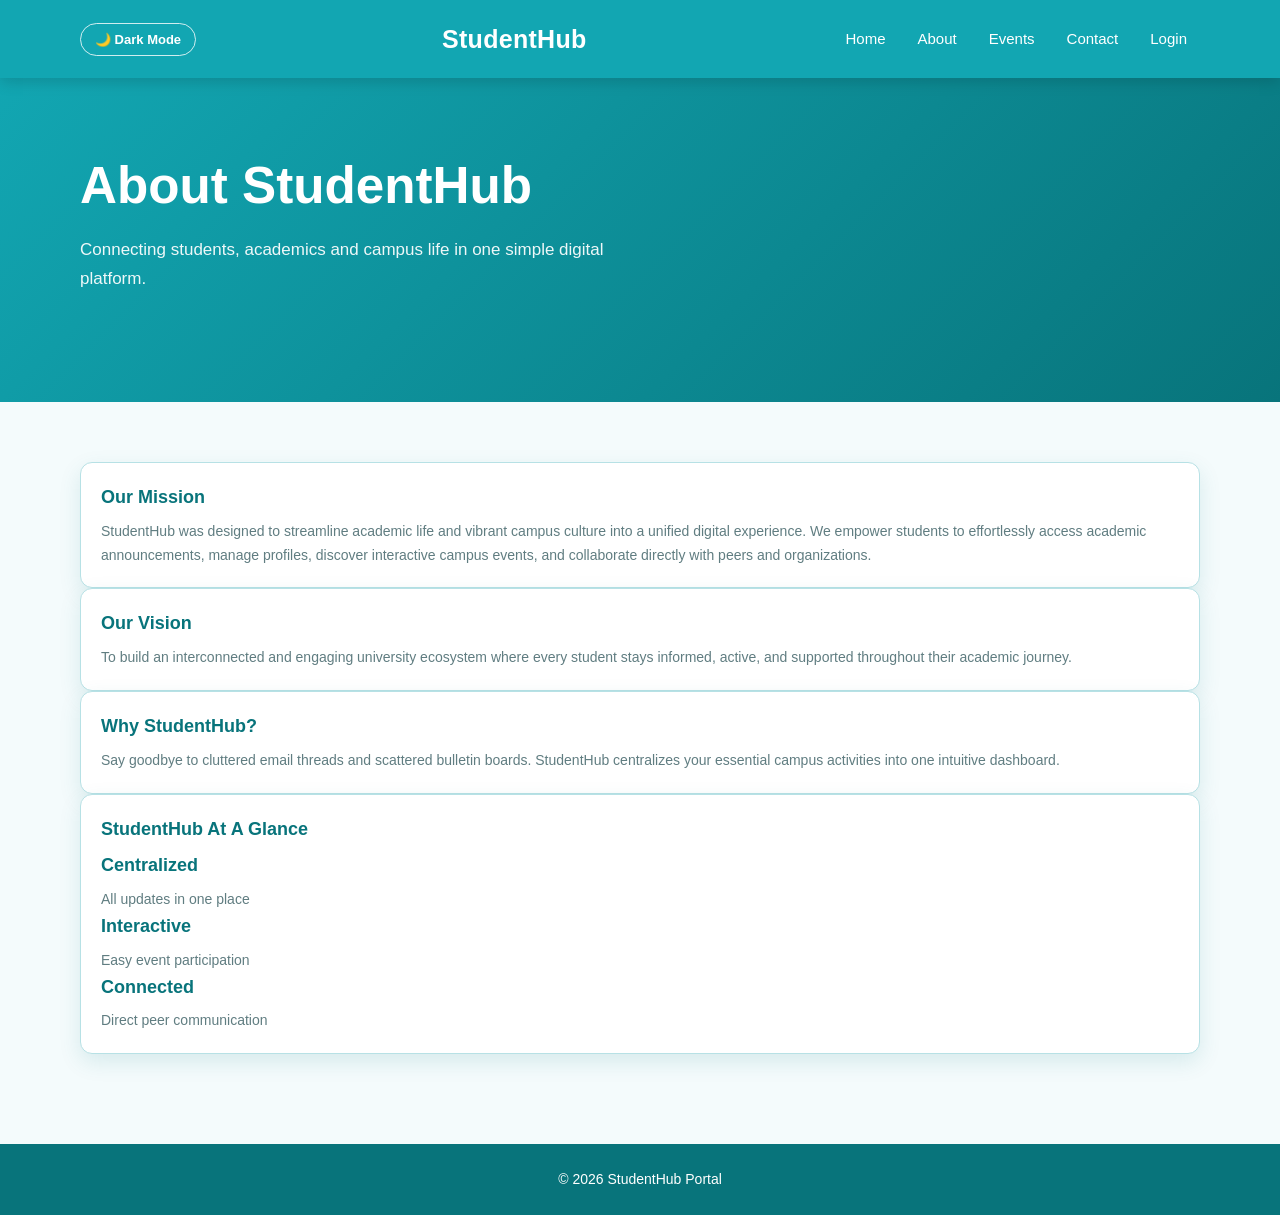
==== commit cce9b860: "Fix About page and dark light mode" ====
--- a/about.html
+++ b/about.html
@@ -1,307 +1,288 @@
 <!DOCTYPE html>
 <html lang="en">
+
 <head>
-  <meta charset="UTF-8" />
-  <meta name="viewport" content="width=device-width, initial-scale=1.0" />
-  <title>About | StudentHub</title>
-  <style>
-    /* CSS Variables for Dynamic Light/Dark Theme */
-    :root {
-      --bg-color: #f4fbfb;
-      --text-color: #333333;
-      --hero-bg: #bce9f0;
-      --hero-title: #0f8a8c;
-      --hero-text: #1a6264;
-      --card-bg: #ffffff;
-      --card-border: #e1f3f5;
-      --card-title: #0f8a8c;
-      --card-p-color: #555555;
-      --stat-bg: #f0f9fa;
-      --stat-border: #d3f0f3;
-    }
-
-    /* Dark Theme Variable Overrides */
-    [data-theme="dark"] {
-      --bg-color: #121e24;
-      --text-color: #e0f2f1;
-      --hero-bg: #163238;
-      --hero-title: #4dd0e1;
-      --hero-text: #b2ebf2;
-      --card-bg: #1a2930;
-      --card-border: #263d47;
-      --card-title: #26a69a;
-      --card-p-color: #b0bec5;
-      --stat-bg: #1e3038;
-      --stat-border: #2c4754;
-    }
-
-    /* Global Reset & Base Styles */
-    * {
-      box-sizing: border-box;
-      margin: 0;
-      padding: 0;
-      font-family: 'Segoe UI', Tahoma, Geneva, Verdana, sans-serif;
-      transition: background-color 0.3s ease, color 0.3s ease, border-color 0.3s ease;
-    }
-
-    body {
-      background-color: var(--bg-color);
-      color: var(--text-color);
-      display: flex;
-      flex-direction: column;
-      min-height: 100vh;
-    }
-
-    /* Navbar */
-    header {
-      background-color: #0f8a8c;
-      padding: 15px 50px;
-      display: flex;
-      justify-content: space-between;
-      align-items: center;
-      box-shadow: 0 2px 5px rgba(0,0,0,0.1);
-    }
-
-    .dark-mode-btn {
-      background-color: transparent;
-      border: 1.5px solid #ffffff;
-      color: #ffffff;
-      padding: 6px 16px;
-      border-radius: 20px;
-      cursor: pointer;
-      font-weight: 500;
-      transition: all 0.3s ease;
-    }
-
-    .dark-mode-btn:hover {
-      background-color: #ffffff;
-      color: #0f8a8c;
-    }
-
-    .logo {
-      color: #ffffff;
-      font-size: 1.8rem;
-      font-weight: 700;
-    }
-
-    .logo span {
-      font-weight: 300;
-    }
-
-    nav a {
-      color: #ffffff;
-      text-decoration: none;
-      margin-left: 20px;
-      font-size: 1rem;
-      transition: opacity 0.2s;
-    }
-
-    nav a:hover, nav a.active {
-      opacity: 0.8;
-      text-decoration: underline;
-    }
-
-    /* Hero Section */
-    .hero {
-      background-color: var(--hero-bg);
-      text-align: center;
-      padding: 60px 20px;
-    }
-
-    .hero h1 {
-      color: var(--hero-title);
-      font-size: 2.8rem;
-      margin-bottom: 10px;
-    }
-
-    .hero p {
-      color: var(--hero-text);
-      font-size: 1.2rem;
-    }
-
-    /* Main Content Container */
-    .content-container {
-      max-width: 1000px;
-      margin: -30px auto 50px auto;
-      padding: 0 20px;
-      flex: 1;
-    }
-
-    /* Feature Cards */
-    .card {
-      background: var(--card-bg);
-      border-radius: 12px;
-      padding: 35px;
-      margin-bottom: 25px;
-      box-shadow: 0 4px 15px rgba(0, 0, 0, 0.08);
-      border: 1px solid var(--card-border);
-    }
-
-    .card h2 {
-      color: var(--card-title);
-      font-size: 1.6rem;
-      margin-bottom: 12px;
-    }
-
-    .card p {
-      color: var(--card-p-color);
-      line-height: 1.6;
-      font-size: 1rem;
-    }
-
-    /* Grid Layout for Vision & Features */
-    .grid-2 {
-      display: grid;
-      grid-template-columns: 1fr 1fr;
-      gap: 20px;
-    }
-
-    /* Stats Banner */
-    .stats-container {
-      display: grid;
-      grid-template-columns: repeat(3, 1fr);
-      gap: 15px;
-      text-align: center;
-      margin-top: 10px;
-    }
-
-    .stat-box {
-      background-color: var(--stat-bg);
-      padding: 20px;
-      border-radius: 8px;
-      border: 1px solid var(--stat-border);
-    }
-
-    .stat-box h3 {
-      color: var(--card-title);
-      font-size: 1.8rem;
-      margin-bottom: 5px;
-    }
-
-    .stat-box p {
-      color: var(--card-p-color);
-      font-size: 0.9rem;
-    }
-
-    /* Footer */
-    footer {
-      background-color: #0f8a8c;
-      color: #ffffff;
-      text-align: center;
-      padding: 20px;
-      margin-top: auto;
-      font-size: 0.9rem;
-    }
-
-    @media (max-width: 768px) {
-      .grid-2, .stats-container {
-        grid-template-columns: 1fr;
-      }
-      header {
-        flex-direction: column;
-        gap: 15px;
-      }
-    }
-  </style>
+
+    <meta charset="UTF-8">
+
+    <meta name="viewport"
+          content="width=device-width, initial-scale=1.0">
+
+    <title>About | StudentHub</title>
+
+    <!-- Main Website CSS -->
+    <link rel="stylesheet" href="style.css">
+
 </head>
+
+
 <body>
 
-  <header>
-    <button class="dark-mode-btn" id="themeToggleBtn" onclick="toggleTheme()">🌙 Dark Mode</button>
-    <div class="logo">Student<span>Hub</span></div>
-    <nav>
-      <a href="index.html">Home</a>
-      <a href="about.html" class="active">About</a>
-      <a href="events.html">Events</a>
-      <a href="contact.html">Contact</a>
-      <a href="login.html">Login</a>
-    </nav>
-  </header>
-
-  <section class="hero">
-    <h1>Empowering Campus Connection</h1>
-    <p>Bridging students, events, and opportunities into one seamlessly integrated platform.</p>
-  </section>
-
-  <div class="content-container">
-
-    <div class="card">
-      <h2>Our Mission</h2>
-      <p>
-        StudentHub was designed to streamline academic life and vibrant campus culture into a unified digital experience. We empower students to effortlessly access academic announcements, manage profiles, discover interactive campus events, and collaborate directly with peers and organizations.
-      </p>
+
+<!-- =========================================================
+     HEADER
+========================================================= -->
+
+<header class="header">
+
+    <div class="container">
+
+
+        <!-- Dark / Light Mode Button -->
+
+        <button
+            id="darkModeBtn"
+            class="dark-mode-btn"
+            type="button"
+            aria-label="Toggle dark mode">
+
+            🌙 Dark Mode
+
+        </button>
+
+
+        <!-- Logo -->
+
+        <h2 class="logo">
+            StudentHub
+        </h2>
+
+
+        <!-- Navigation -->
+
+        <nav
+            class="nav"
+            aria-label="Main navigation">
+
+            <a href="index.html">
+                Home
+            </a>
+
+            <a href="about.html">
+                About
+            </a>
+
+            <a href="events.html">
+                Events
+            </a>
+
+            <a href="contact.html">
+                Contact
+            </a>
+
+            <a href="login.html">
+                Login
+            </a>
+
+        </nav>
+
     </div>
 
-    <div class="grid-2">
-      <div class="card">
-        <h2>Our Vision</h2>
-        <p>
-          To build an interconnected and engaging university ecosystem where every student stays informed, active, and supported throughout their academic journey.
-        </p>
-      </div>
-      <div class="card">
-        <h2>Why StudentHub?</h2>
-        <p>
-          Say goodbye to cluttered email threads and scattered bulletin boards. StudentHub centralizes your essential campus activities into one intuitive dashboard.
-        </p>
-      </div>
+</header>
+
+
+
+<!-- =========================================================
+     ABOUT HERO
+========================================================= -->
+
+<section class="hero">
+
+    <div class="container">
+
+        <div class="hero-content">
+
+            <h1>
+                About StudentHub
+            </h1>
+
+            <p>
+                Connecting students, academics and campus life
+                in one simple digital platform.
+            </p>
+
+        </div>
+
     </div>
 
-    <div class="card">
-      <h2>StudentHub At A Glance</h2>
-      <div class="stats-container">
-        <div class="stat-box">
-          <h3>Centralized</h3>
-          <p>All updates in one place</p>
-        </div>
-        <div class="stat-box">
-          <h3>Interactive</h3>
-          <p>Easy event participation</p>
-        </div>
-        <div class="stat-box">
-          <h3>Connected</h3>
-          <p>Direct peer communication</p>
-        </div>
-      </div>
+</section>
+
+
+
+<!-- =========================================================
+     ABOUT CONTENT
+========================================================= -->
+
+<main class="section">
+
+    <div class="container">
+
+
+        <!-- =================================================
+             OUR MISSION
+        ================================================== -->
+
+        <div class="card">
+
+            <h3>
+                Our Mission
+            </h3>
+
+            <p>
+                StudentHub was designed to streamline academic
+                life and vibrant campus culture into a unified
+                digital experience. We empower students to
+                effortlessly access academic announcements,
+                manage profiles, discover interactive campus
+                events, and collaborate directly with peers
+                and organizations.
+            </p>
+
+        </div>
+
+
+
+        <!-- =================================================
+             VISION + WHY STUDENTHUB
+        ================================================== -->
+
+        <div class="grid-2">
+
+
+            <!-- Vision -->
+
+            <div class="card">
+
+                <h3>
+                    Our Vision
+                </h3>
+
+                <p>
+                    To build an interconnected and engaging
+                    university ecosystem where every student
+                    stays informed, active, and supported
+                    throughout their academic journey.
+                </p>
+
+            </div>
+
+
+            <!-- Why StudentHub -->
+
+            <div class="card">
+
+                <h3>
+                    Why StudentHub?
+                </h3>
+
+                <p>
+                    Say goodbye to cluttered email threads and
+                    scattered bulletin boards. StudentHub
+                    centralizes your essential campus activities
+                    into one intuitive dashboard.
+                </p>
+
+            </div>
+
+
+        </div>
+
+
+
+        <!-- =================================================
+             STUDENTHUB AT A GLANCE
+        ================================================== -->
+
+        <div class="card">
+
+            <h3>
+                StudentHub At A Glance
+            </h3>
+
+
+            <div class="stats-container">
+
+
+                <!-- Centralized -->
+
+                <div class="stat-box">
+
+                    <h3>
+                        Centralized
+                    </h3>
+
+                    <p>
+                        All updates in one place
+                    </p>
+
+                </div>
+
+
+                <!-- Interactive -->
+
+                <div class="stat-box">
+
+                    <h3>
+                        Interactive
+                    </h3>
+
+                    <p>
+                        Easy event participation
+                    </p>
+
+                </div>
+
+
+                <!-- Connected -->
+
+                <div class="stat-box">
+
+                    <h3>
+                        Connected
+                    </h3>
+
+                    <p>
+                        Direct peer communication
+                    </p>
+
+                </div>
+
+
+            </div>
+
+        </div>
+
+
     </div>
 
-  </div>
-
-  <footer>
-    &copy; 2026 StudentHub Portal. All rights reserved.
-  </footer>
-
-  <script>
-    // Function to toggle theme and persist in localStorage
-    function toggleTheme() {
-      const currentTheme = document.documentElement.getAttribute("data-theme");
-      const btn = document.getElementById("themeToggleBtn");
-
-      if (currentTheme === "dark") {
-        document.documentElement.setAttribute("data-theme", "light");
-        localStorage.setItem("theme", "light");
-        btn.innerHTML = "🌙 Dark Mode";
-      } else {
-        document.documentElement.setAttribute("data-theme", "dark");
-        localStorage.setItem("theme", "dark");
-        btn.innerHTML = "☀️ Light Mode";
-      }
-    }
-
-    // Initialize theme based on user's previous selection
-    (function initTheme() {
-      const savedTheme = localStorage.getItem("theme");
-      const btn = document.getElementById("themeToggleBtn");
-
-      if (savedTheme === "dark") {
-        document.documentElement.setAttribute("data-theme", "dark");
-        if (btn) btn.innerHTML = "☀️ Light Mode";
-      } else {
-        document.documentElement.setAttribute("data-theme", "light");
-        if (btn) btn.innerHTML = "🌙 Dark Mode";
-      }
-    })();
-  </script>
+</main>
+
+
+
+<!-- =========================================================
+     FOOTER
+========================================================= -->
+
+<footer class="footer">
+
+    <p>
+
+        © <span id="year"></span>
+        StudentHub Portal
+
+    </p>
+
+</footer>
+
+
+
+<!-- =========================================================
+     JAVASCRIPT
+========================================================= -->
+
+<script src="js/script.js"></script>
+
 
 </body>
+
 </html>
--- a/style.css
+++ b/style.css
@@ -0,0 +1,1263 @@
+/* =========================================================
+   STUDENTHUB - COMPLETE WEBSITE STYLE
+   Blue / Teal Theme
+========================================================= */
+
+/* =========================================================
+   1. THEME COLORS
+========================================================= */
+
+:root {
+    --light-blue: #b9e3e8;
+    --blue: #12a6b2;
+    --dark-blue: #08747b;
+
+    --background: #f4fbfc;
+    --white: #ffffff;
+
+    --text: #214b50;
+    --muted-text: #607d81;
+
+    --border: #b7e1e5;
+
+    --input-background: #ffffff;
+    --input-border: #9ccfd4;
+
+    --header-background: #12a6b2;
+    --footer-background: #08747b;
+
+    --shadow: 0 8px 22px rgba(8, 116, 123, 0.12);
+
+    --transition: 0.3s ease;
+}
+
+
+/* =========================================================
+   2. DARK MODE
+========================================================= */
+
+html[data-theme="dark"] {
+    --background: #10191c;
+    --white: #162327;
+
+    --text: #e4f1f3;
+    --muted-text: #a9c1c5;
+
+    --light-blue: #234b50;
+    --blue: #2bb9c4;
+    --dark-blue: #178b95;
+
+    --border: #31555b;
+
+    --input-background: #142226;
+    --input-border: #416970;
+
+    --header-background: #172b30;
+    --footer-background: #0d191c;
+
+    --shadow: 0 8px 22px rgba(0, 0, 0, 0.35);
+}
+
+
+/* =========================================================
+   3. GLOBAL RESET
+========================================================= */
+
+* {
+    box-sizing: border-box;
+    margin: 0;
+    padding: 0;
+}
+
+html {
+    scroll-behavior: smooth;
+}
+
+body {
+    font-family: Arial, Helvetica, sans-serif;
+
+    background: var(--background);
+    color: var(--text);
+
+    line-height: 1.6;
+
+    min-height: 100vh;
+
+    transition:
+        background-color var(--transition),
+        color var(--transition);
+}
+
+
+/* =========================================================
+   4. CONTAINER
+========================================================= */
+
+.container {
+    width: 88%;
+    max-width: 1120px;
+
+    margin: 0 auto;
+}
+
+
+/* =========================================================
+   5. HEADER
+========================================================= */
+
+.header {
+    width: 100%;
+
+    background: var(--header-background);
+    color: #ffffff;
+
+    box-shadow:
+        0 4px 14px rgba(0, 0, 0, 0.15);
+
+    position: relative;
+    z-index: 1000;
+
+    transition:
+        background-color var(--transition);
+}
+
+.header .container {
+    min-height: 78px;
+
+    display: flex;
+
+    align-items: center;
+
+    justify-content: space-between;
+
+    gap: 20px;
+}
+
+
+/* =========================================================
+   6. LOGO
+========================================================= */
+
+.logo {
+    color: #ffffff;
+
+    font-size: 25px;
+
+    font-weight: 700;
+
+    letter-spacing: 0.3px;
+
+    white-space: nowrap;
+}
+
+.brand {
+    color: #ffffff;
+
+    text-decoration: none;
+
+    font-size: 25px;
+
+    font-weight: 700;
+}
+
+.brand span {
+    color: #d9ffff;
+}
+
+
+/* =========================================================
+   7. NAVIGATION
+========================================================= */
+
+.nav {
+    display: flex;
+
+    align-items: center;
+
+    justify-content: flex-end;
+
+    gap: 6px;
+}
+
+.nav a {
+    color: #ffffff;
+
+    text-decoration: none;
+
+    font-size: 15px;
+
+    font-weight: 500;
+
+    padding: 9px 13px;
+
+    border-radius: 6px;
+
+    transition:
+        background-color var(--transition),
+        transform var(--transition);
+}
+
+.nav a:hover {
+    background: rgba(255, 255, 255, 0.18);
+
+    color: #ffffff;
+
+    transform: translateY(-2px);
+}
+
+
+/* =========================================================
+   8. DARK MODE BUTTON
+========================================================= */
+
+.dark-mode-btn,
+#themeBtn {
+    background: transparent;
+
+    color: #ffffff;
+
+    border: 1px solid rgba(255, 255, 255, 0.8);
+
+    padding: 8px 14px;
+
+    border-radius: 20px;
+
+    cursor: pointer;
+
+    font-size: 13px;
+
+    font-weight: 600;
+
+    white-space: nowrap;
+
+    transition:
+        background-color var(--transition),
+        color var(--transition),
+        transform var(--transition);
+}
+
+.dark-mode-btn:hover,
+#themeBtn:hover {
+    background: #ffffff;
+
+    color: var(--dark-blue);
+
+    transform: translateY(-2px);
+}
+
+
+/* =========================================================
+   9. WELCOME ALERT
+========================================================= */
+
+.alert {
+    width: 90%;
+
+    max-width: 950px;
+
+    margin: 20px auto;
+
+    padding: 14px 18px;
+
+    background: var(--light-blue);
+
+    color: var(--dark-blue);
+
+    border: 1px solid var(--border);
+
+    border-radius: 9px;
+
+    box-shadow: var(--shadow);
+
+    display: flex;
+
+    align-items: center;
+
+    gap: 8px;
+
+    font-size: 14px;
+}
+
+.alert strong {
+    font-weight: 700;
+}
+
+.close-btn {
+    margin-left: auto;
+
+    border: none;
+
+    background: transparent;
+
+    color: var(--dark-blue);
+
+    font-size: 22px;
+
+    font-weight: bold;
+
+    cursor: pointer;
+}
+
+.close-btn:hover {
+    color: #d93025;
+}
+
+
+/* =========================================================
+   10. HERO
+========================================================= */
+
+.hero {
+    background:
+        linear-gradient(
+            135deg,
+            #12a6b2 0%,
+            #08747b 100%
+        );
+
+    color: #ffffff;
+
+    padding: 70px 0;
+}
+
+
+/* =========================================================
+   11. SLIDER
+========================================================= */
+
+.slider {
+    display: grid;
+
+    grid-template-columns:
+        minmax(0, 1fr)
+        minmax(0, 0.9fr);
+
+    align-items: center;
+
+    gap: 42px;
+}
+
+.slider-image-container {
+    width: 100%;
+
+    overflow: hidden;
+
+    border-radius: 15px;
+
+    background: #ffffff;
+
+    box-shadow:
+        0 15px 30px rgba(0, 0, 0, 0.25);
+}
+
+.slider-image {
+    display: block;
+
+    width: 100%;
+
+    height: 350px;
+
+    object-fit: cover;
+}
+
+
+/* =========================================================
+   12. HERO CONTENT
+========================================================= */
+
+.hero-content {
+    padding: 10px 0;
+}
+
+.hero-content h1 {
+    color: #ffffff;
+
+    font-size: clamp(34px, 4vw, 52px);
+
+    line-height: 1.1;
+
+    margin-bottom: 22px;
+
+    font-weight: 700;
+}
+
+.hero-content p {
+    color: rgba(255, 255, 255, 0.93);
+
+    font-size: 17px;
+
+    line-height: 1.7;
+
+    max-width: 560px;
+
+    margin-bottom: 28px;
+}
+
+
+/* =========================================================
+   13. GENERAL BUTTON
+========================================================= */
+
+.btn {
+    display: inline-block;
+
+    padding: 12px 20px;
+
+    background: var(--blue);
+
+    color: #ffffff;
+
+    border: 1px solid var(--blue);
+
+    border-radius: 7px;
+
+    text-decoration: none;
+
+    font-weight: 600;
+
+    font-size: 14px;
+
+    cursor: pointer;
+
+    transition:
+        background-color var(--transition),
+        transform var(--transition),
+        box-shadow var(--transition);
+}
+
+.btn:hover {
+    background: var(--dark-blue);
+
+    border-color: var(--dark-blue);
+
+    color: #ffffff;
+
+    transform: translateY(-2px);
+
+    box-shadow:
+        0 5px 12px rgba(0, 0, 0, 0.18);
+}
+
+
+/* =========================================================
+   14. PREVIOUS / NEXT BUTTONS
+========================================================= */
+
+.nav-buttons {
+    display: flex;
+
+    gap: 12px;
+
+    margin-top: 20px;
+}
+
+.btn-nav {
+    background: #ffffff;
+
+    color: var(--dark-blue);
+
+    border: 1px solid #d6edef;
+
+    padding: 9px 17px;
+
+    border-radius: 7px;
+
+    font-weight: 600;
+}
+
+.btn-nav:hover {
+    background: var(--light-blue);
+
+    color: var(--dark-blue);
+
+    border-color: var(--light-blue);
+
+    box-shadow: none;
+}
+
+
+/* =========================================================
+   15. SLIDER DOTS
+========================================================= */
+
+.slider-dots {
+    display: flex;
+
+    gap: 8px;
+
+    margin-top: 20px;
+}
+
+.slider-dot {
+    width: 10px;
+
+    height: 10px;
+
+    display: inline-block;
+
+    border-radius: 50%;
+
+    background: rgba(255, 255, 255, 0.45);
+
+    cursor: pointer;
+
+    transition: 0.3s ease;
+}
+
+.slider-dot.active {
+    background: #ffffff;
+
+    transform: scale(1.2);
+}
+
+
+/* =========================================================
+   16. SECTION
+========================================================= */
+
+.section {
+    padding: 60px 0;
+}
+
+.section h1,
+.section h2 {
+    color: var(--dark-blue);
+
+    font-size: 28px;
+
+    margin-bottom: 15px;
+
+    font-weight: 700;
+}
+
+html[data-theme="dark"] .section h1,
+html[data-theme="dark"] .section h2 {
+    color: var(--blue);
+}
+
+.section > p {
+    color: var(--muted-text);
+
+    margin-bottom: 25px;
+}
+
+
+/* =========================================================
+   17. FILTER BUTTONS
+========================================================= */
+
+.filter-buttons {
+    display: flex;
+
+    flex-wrap: wrap;
+
+    gap: 10px;
+
+    margin-bottom: 25px;
+}
+
+.filter-btn {
+    background: var(--white);
+
+    color: var(--dark-blue);
+
+    border: 1px solid var(--border);
+
+    padding: 8px 16px;
+
+    border-radius: 20px;
+
+    cursor: pointer;
+
+    font-weight: 600;
+
+    transition: all var(--transition);
+}
+
+.filter-btn:hover {
+    background: var(--light-blue);
+}
+
+.filter-btn.active {
+    background: var(--blue);
+
+    color: #ffffff;
+
+    border-color: var(--blue);
+}
+
+
+/* =========================================================
+   18. CARD GRID
+========================================================= */
+
+.grid {
+    display: grid;
+
+    grid-template-columns:
+        repeat(4, minmax(0, 1fr));
+
+    gap: 22px;
+}
+
+
+/* =========================================================
+   19. CARDS
+========================================================= */
+
+.card {
+    background: var(--white);
+
+    border: 1px solid var(--border);
+
+    border-radius: 12px;
+
+    padding: 20px;
+
+    box-shadow: var(--shadow);
+
+    overflow: hidden;
+
+    transition:
+        transform var(--transition),
+        box-shadow var(--transition);
+}
+
+.card:hover {
+    transform: translateY(-5px);
+
+    box-shadow:
+        0 12px 28px rgba(8, 116, 123, 0.20);
+}
+
+.card-img {
+    width: 100%;
+
+    height: 155px;
+
+    object-fit: cover;
+
+    border-radius: 8px;
+
+    display: block;
+
+    margin-bottom: 16px;
+}
+
+.card h3 {
+    color: var(--dark-blue);
+
+    font-size: 18px;
+
+    margin-bottom: 8px;
+}
+
+html[data-theme="dark"] .card h3 {
+    color: var(--blue);
+}
+
+.card p {
+    color: var(--muted-text);
+
+    font-size: 14px;
+
+    line-height: 1.7;
+}
+
+
+/* =========================================================
+   20. FORMS
+========================================================= */
+
+.form-card {
+    max-width: 550px;
+
+    margin: 55px auto;
+
+    background: var(--white);
+
+    border: 1px solid var(--border);
+
+    border-radius: 14px;
+
+    box-shadow: var(--shadow);
+
+    padding: 32px;
+}
+
+.form-card h2 {
+    color: var(--dark-blue);
+
+    margin-bottom: 22px;
+
+    font-size: 27px;
+}
+
+html[data-theme="dark"] .form-card h2 {
+    color: var(--blue);
+}
+
+
+/* =========================================================
+   21. FORM FIELDS
+========================================================= */
+
+.field {
+    margin-bottom: 18px;
+}
+
+.field label {
+    display: block;
+
+    margin-bottom: 6px;
+
+    color: var(--text);
+
+    font-size: 14px;
+
+    font-weight: 600;
+}
+
+.field input,
+.field select,
+.field textarea {
+    width: 100%;
+
+    padding: 11px 12px;
+
+    background: var(--input-background);
+
+    color: var(--text);
+
+    border: 1px solid var(--input-border);
+
+    border-radius: 6px;
+
+    outline: none;
+
+    font-family: Arial, Helvetica, sans-serif;
+
+    font-size: 14px;
+
+    transition:
+        border-color var(--transition),
+        box-shadow var(--transition);
+}
+
+.field input:focus,
+.field select:focus,
+.field textarea:focus {
+    border-color: var(--blue);
+
+    box-shadow:
+        0 0 0 3px rgba(18, 166, 178, 0.15);
+}
+
+.field textarea {
+    min-height: 120px;
+
+    resize: vertical;
+}
+
+
+/* =========================================================
+   22. LOGIN PAGE
+========================================================= */
+
+.login-page {
+    min-height: calc(100vh - 78px);
+
+    display: flex;
+
+    align-items: center;
+
+    justify-content: center;
+
+    padding: 50px 20px;
+}
+
+.login-card {
+    width: 100%;
+
+    max-width: 430px;
+
+    background: var(--white);
+
+    border: 1px solid var(--border);
+
+    border-radius: 15px;
+
+    box-shadow: var(--shadow);
+
+    padding: 35px;
+}
+
+.login-card h1 {
+    text-align: center;
+
+    color: var(--dark-blue);
+
+    margin-bottom: 8px;
+}
+
+html[data-theme="dark"] .login-card h1 {
+    color: var(--blue);
+}
+
+.login-subtitle {
+    text-align: center;
+
+    color: var(--muted-text);
+
+    margin-bottom: 28px;
+}
+
+.login-card .btn {
+    width: 100%;
+
+    margin-top: 5px;
+}
+
+.login-links {
+    text-align: center;
+
+    margin-top: 20px;
+}
+
+.login-links a {
+    color: var(--dark-blue);
+
+    text-decoration: none;
+
+    font-weight: 600;
+}
+
+.login-links a:hover {
+    color: var(--blue);
+
+    text-decoration: underline;
+}
+
+
+/* =========================================================
+   23. EVENTS
+========================================================= */
+
+.events-grid {
+    display: grid;
+
+    grid-template-columns:
+        repeat(3, minmax(0, 1fr));
+
+    gap: 24px;
+
+    margin-top: 30px;
+}
+
+.event-card {
+    background: var(--white);
+
+    border: 1px solid var(--border);
+
+    border-radius: 14px;
+
+    padding: 25px;
+
+    box-shadow: var(--shadow);
+
+    transition:
+        transform var(--transition),
+        box-shadow var(--transition);
+}
+
+.event-card:hover {
+    transform: translateY(-5px);
+
+    box-shadow:
+        0 12px 28px rgba(8, 116, 123, 0.20);
+}
+
+.event-card h3 {
+    color: var(--dark-blue);
+
+    font-size: 20px;
+
+    margin-bottom: 12px;
+}
+
+html[data-theme="dark"] .event-card h3 {
+    color: var(--blue);
+}
+
+.event-card p {
+    color: var(--muted-text);
+
+    margin-bottom: 8px;
+}
+
+.event-date {
+    display: inline-block;
+
+    background: var(--light-blue);
+
+    color: var(--dark-blue);
+
+    padding: 6px 12px;
+
+    border-radius: 20px;
+
+    font-size: 13px;
+
+    font-weight: 700;
+
+    margin-bottom: 15px;
+}
+
+
+/* =========================================================
+   24. CONTACT PAGE
+========================================================= */
+
+.contact-wrapper {
+    display: grid;
+
+    grid-template-columns:
+        0.8fr 1.2fr;
+
+    gap: 30px;
+
+    align-items: start;
+
+    max-width: 1000px;
+
+    margin: 50px auto;
+}
+
+.contact-info {
+    background: var(--white);
+
+    border: 1px solid var(--border);
+
+    border-radius: 14px;
+
+    padding: 30px;
+
+    box-shadow: var(--shadow);
+}
+
+.contact-info h2 {
+    color: var(--dark-blue);
+
+    margin-bottom: 15px;
+}
+
+html[data-theme="dark"] .contact-info h2 {
+    color: var(--blue);
+}
+
+.contact-info p {
+    color: var(--muted-text);
+
+    margin-bottom: 16px;
+}
+
+.contact-info strong {
+    color: var(--text);
+}
+
+
+/* =========================================================
+   25. FOOTER
+========================================================= */
+
+.footer {
+    background: var(--footer-background);
+
+    color: #ffffff;
+
+    text-align: center;
+
+    padding: 24px 15px;
+
+    margin-top: 30px;
+}
+
+.footer p {
+    margin: 0;
+
+    font-size: 14px;
+}
+
+
+/* =========================================================
+   26. GENERAL LINKS
+========================================================= */
+
+a {
+    color: var(--dark-blue);
+}
+
+html[data-theme="dark"] a {
+    color: var(--blue);
+}
+
+
+/* =========================================================
+   27. TABLE
+========================================================= */
+
+table {
+    width: 100%;
+
+    border-collapse: collapse;
+
+    background: var(--white);
+
+    border: 1px solid var(--border);
+
+    box-shadow: var(--shadow);
+
+    margin-top: 25px;
+}
+
+th,
+td {
+    padding: 12px 14px;
+
+    border: 1px solid var(--border);
+
+    text-align: left;
+}
+
+th {
+    background: var(--blue);
+
+    color: #ffffff;
+}
+
+tr:nth-child(even) {
+    background: rgba(18, 166, 178, 0.05);
+}
+
+tr:hover {
+    background: var(--light-blue);
+}
+
+
+/* =========================================================
+   28. RESPONSIVE - TABLET
+========================================================= */
+
+@media (max-width: 900px) {
+
+    .header .container {
+        flex-wrap: wrap;
+
+        justify-content: center;
+
+        padding: 15px 0;
+
+        gap: 12px;
+    }
+
+    .logo {
+        order: 1;
+    }
+
+    .dark-mode-btn {
+        order: 0;
+    }
+
+    .nav {
+        order: 2;
+
+        width: 100%;
+
+        justify-content: center;
+
+        flex-wrap: wrap;
+    }
+
+    .slider {
+        grid-template-columns: 1fr;
+
+        gap: 30px;
+    }
+
+    .hero-content {
+        text-align: center;
+    }
+
+    .hero-content p {
+        margin-left: auto;
+
+        margin-right: auto;
+    }
+
+    .nav-buttons {
+        justify-content: center;
+    }
+
+    .slider-dots {
+        justify-content: center;
+    }
+
+    .grid {
+        grid-template-columns:
+            repeat(2, minmax(0, 1fr));
+    }
+
+    .events-grid {
+        grid-template-columns:
+            repeat(2, minmax(0, 1fr));
+    }
+
+    .contact-wrapper {
+        grid-template-columns: 1fr;
+    }
+}
+
+
+/* =========================================================
+   29. RESPONSIVE - MOBILE
+========================================================= */
+
+@media (max-width: 520px) {
+
+    .container {
+        width: 92%;
+    }
+
+    .header .container {
+        flex-direction: column;
+
+        min-height: auto;
+
+        padding: 15px 0;
+    }
+
+    .logo {
+        font-size: 23px;
+    }
+
+    .nav {
+        gap: 2px;
+    }
+
+    .nav a {
+        font-size: 13px;
+
+        padding: 7px 8px;
+    }
+
+    .dark-mode-btn {
+        font-size: 12px;
+    }
+
+    .alert {
+        width: 92%;
+
+        padding: 12px;
+
+        font-size: 13px;
+    }
+
+    .hero {
+        padding: 35px 0;
+    }
+
+    .slider {
+        gap: 25px;
+    }
+
+    .slider-image {
+        height: 230px;
+    }
+
+    .hero-content h1 {
+        font-size: 30px;
+
+        line-height: 1.2;
+    }
+
+    .hero-content p {
+        font-size: 15px;
+    }
+
+    .nav-buttons {
+        flex-direction: row;
+
+        justify-content: center;
+
+        flex-wrap: wrap;
+    }
+
+    .section {
+        padding: 40px 0;
+    }
+
+    .section h1,
+    .section h2 {
+        font-size: 24px;
+    }
+
+    .filter-buttons {
+        justify-content: center;
+    }
+
+    .grid,
+    .events-grid {
+        grid-template-columns: 1fr;
+    }
+
+    .card-img {
+        height: 190px;
+    }
+
+    .form-card,
+    .login-card {
+        width: 100%;
+
+        margin: 30px auto;
+
+        padding: 22px;
+    }
+
+    .login-page {
+        padding: 25px 15px;
+    }
+
+    .contact-wrapper {
+        margin: 30px auto;
+    }
+
+    .footer {
+        padding: 20px 10px;
+    }
+}
+
+
+/* =========================================================
+   30. VERY SMALL MOBILE
+========================================================= */
+
+@media (max-width: 360px) {
+
+    .nav a {
+        font-size: 12px;
+
+        padding: 6px;
+    }
+
+    .hero-content h1 {
+        font-size: 27px;
+    }
+
+    .slider-image {
+        height: 200px;
+    }
+
+    .btn {
+        padding: 10px 14px;
+    }
+}
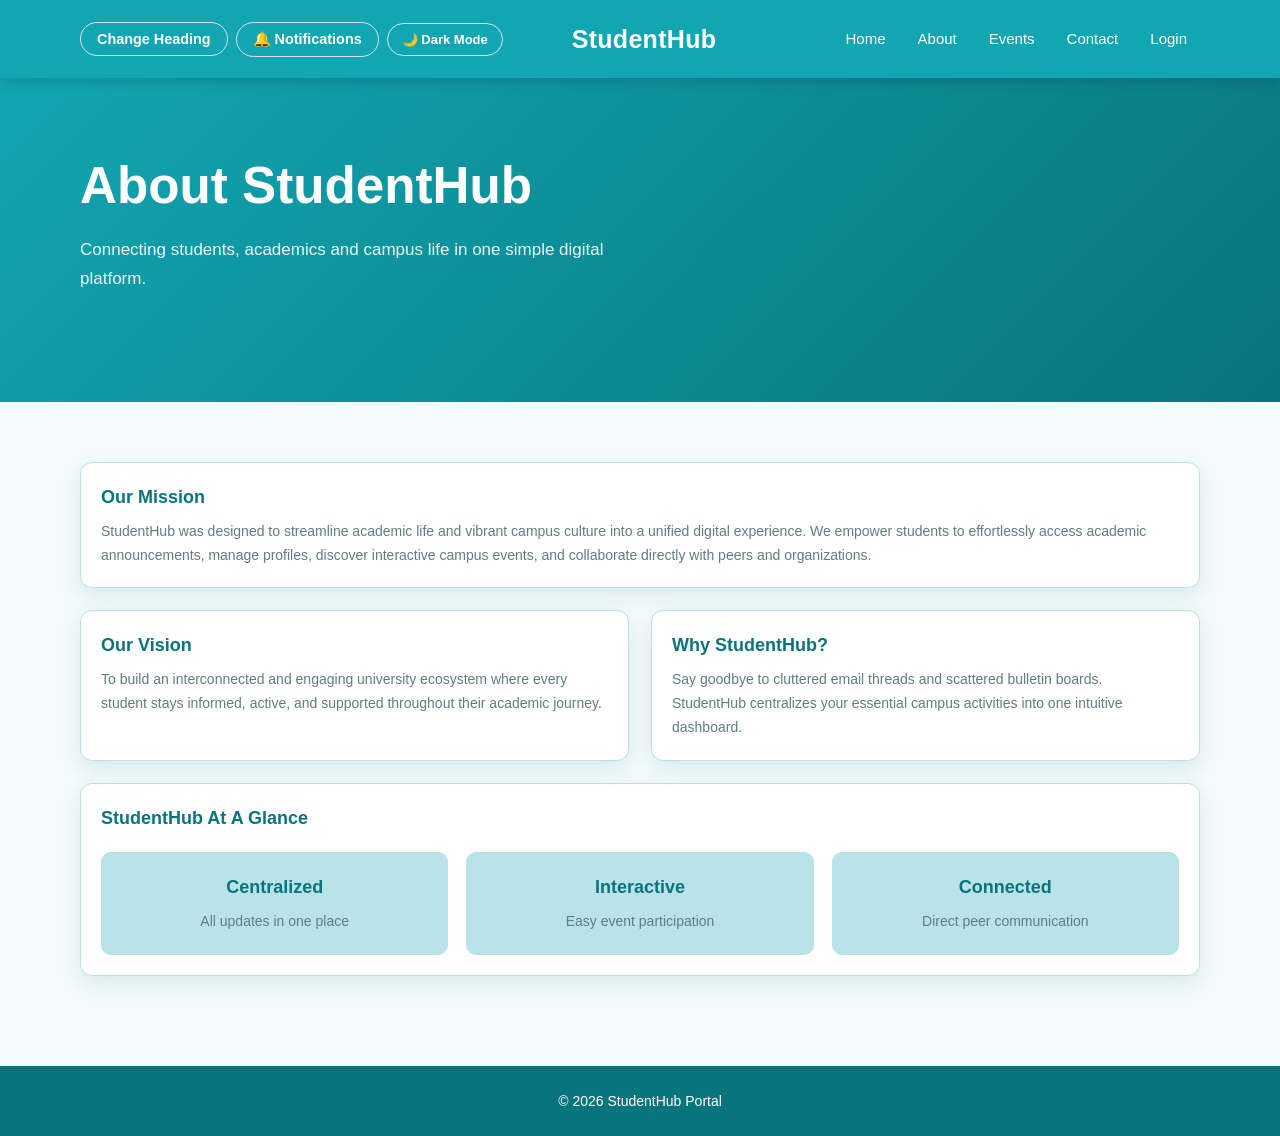
==== commit 948574a3: "Add Hamburger Menu" ====
--- a/about.html
+++ b/about.html
@@ -10,12 +10,10 @@
 
     <title>About | StudentHub</title>
 
-    <!-- Main Website CSS -->
     <link rel="stylesheet" href="style.css">
 
 </head>
 
-
 <body>
 
 
@@ -28,59 +26,197 @@
     <div class="container">
 
 
-        <!-- Dark / Light Mode Button -->
-
-        <button
-            id="darkModeBtn"
-            class="dark-mode-btn"
-            type="button"
-            aria-label="Toggle dark mode">
-
-            🌙 Dark Mode
-
-        </button>
-
-
-        <!-- Logo -->
-
-        <h2 class="logo">
+        <!-- LEFT SIDE BUTTONS -->
+
+        <div class="header-buttons">
+
+            <button
+                id="changeHeadingBtn"
+                class="change-heading-btn nav-btn"
+                type="button"
+                aria-label="Change heading">
+
+                Change Heading
+
+            </button>
+
+
+            <button
+                id="notificationBtn"
+                class="notification-btn nav-btn"
+                type="button"
+                aria-label="Open notifications">
+
+                🔔 Notifications
+
+            </button>
+
+
+            <button
+                id="darkModeBtn"
+                class="dark-mode-btn nav-btn"
+                type="button"
+                aria-label="Toggle dark mode">
+
+                🌙 Dark Mode
+
+            </button>
+
+        </div>
+
+
+        <!-- CENTER LOGO -->
+
+        <h2
+            class="logo"
+            id="logoText">
+
+            <span
+                id="logoIcon"
+                class="logo-icon">
+            </span>
+
             StudentHub
+
         </h2>
 
 
-        <!-- Navigation -->
+        <!-- RIGHT SIDE NAVIGATION -->
 
         <nav
             class="nav"
+            id="mainNav"
             aria-label="Main navigation">
+
 
             <a href="index.html">
                 Home
             </a>
 
+
             <a href="about.html">
                 About
             </a>
 
+
             <a href="events.html">
                 Events
             </a>
 
+
             <a href="contact.html">
                 Contact
             </a>
 
+
             <a href="login.html">
                 Login
             </a>
 
+
         </nav>
 
+
+        <!-- MOBILE HAMBURGER -->
+
+        <button
+            class="hamburger-btn"
+            id="hamburgerBtn"
+            type="button"
+            aria-label="Open menu"
+            aria-expanded="false">
+
+            ☰
+
+        </button>
+
     </div>
 
 </header>
 
 
+<!-- =========================================================
+     MOBILE MENU
+========================================================= -->
+
+<div
+    class="mobile-menu"
+    id="mobileMenu"
+    aria-hidden="true">
+
+
+    <div class="mobile-menu-header">
+
+
+        <div class="mobile-menu-logo">
+
+            <span
+                id="mobileLogoIcon"
+                class="logo-icon">
+            </span>
+
+            StudentHub
+
+        </div>
+
+
+        <button
+            class="mobile-menu-close"
+            id="mobileMenuClose"
+            type="button"
+            aria-label="Close menu">
+
+            ×
+
+        </button>
+
+    </div>
+
+
+    <nav
+        class="mobile-nav"
+        aria-label="Mobile navigation">
+
+
+        <a href="index.html">
+            Home
+        </a>
+
+
+        <a href="about.html">
+            About
+        </a>
+
+
+        <a href="events.html">
+            Events
+        </a>
+
+
+        <a href="dashboard.html">
+            Dashboard
+        </a>
+
+
+        <a href="profile.html">
+            Profile
+        </a>
+
+
+        <a href="contact.html">
+            Contact
+        </a>
+
+
+        <a href="login.html">
+            Login
+        </a>
+
+
+    </nav>
+
+</div>
+
 
 <!-- =========================================================
      ABOUT HERO
@@ -91,16 +227,19 @@
     <div class="container">
 
         <div class="hero-content">
+
 
             <h1>
                 About StudentHub
             </h1>
+
 
             <p>
                 Connecting students, academics and campus life
                 in one simple digital platform.
             </p>
 
+
         </div>
 
     </div>
@@ -108,7 +247,6 @@
 </section>
 
 
-
 <!-- =========================================================
      ABOUT CONTENT
 ========================================================= -->
@@ -118,17 +256,18 @@
     <div class="container">
 
 
-        <!-- =================================================
-             OUR MISSION
-        ================================================== -->
+        <!-- OUR MISSION -->
 
         <div class="card">
+
 
             <h3>
                 Our Mission
             </h3>
 
+
             <p>
+
                 StudentHub was designed to streamline academic
                 life and vibrant campus culture into a unified
                 digital experience. We empower students to
@@ -136,64 +275,71 @@
                 manage profiles, discover interactive campus
                 events, and collaborate directly with peers
                 and organizations.
+
             </p>
 
+
         </div>
 
 
-
-        <!-- =================================================
-             VISION + WHY STUDENTHUB
-        ================================================== -->
+        <!-- VISION + WHY STUDENTHUB -->
 
         <div class="grid-2">
 
 
-            <!-- Vision -->
+            <!-- VISION -->
 
             <div class="card">
+
 
                 <h3>
                     Our Vision
                 </h3>
 
+
                 <p>
+
                     To build an interconnected and engaging
                     university ecosystem where every student
                     stays informed, active, and supported
                     throughout their academic journey.
+
                 </p>
 
+
             </div>
 
 
-            <!-- Why StudentHub -->
+            <!-- WHY STUDENTHUB -->
 
             <div class="card">
+
 
                 <h3>
                     Why StudentHub?
                 </h3>
 
+
                 <p>
+
                     Say goodbye to cluttered email threads and
                     scattered bulletin boards. StudentHub
                     centralizes your essential campus activities
                     into one intuitive dashboard.
+
                 </p>
 
+
             </div>
 
 
         </div>
 
 
-
-        <!-- =================================================
-             STUDENTHUB AT A GLANCE
-        ================================================== -->
+        <!-- STUDENTHUB AT A GLANCE -->
 
         <div class="card">
+
 
             <h3>
                 StudentHub At A Glance
@@ -203,60 +349,69 @@
             <div class="stats-container">
 
 
-                <!-- Centralized -->
+                <!-- CENTRALIZED -->
 
                 <div class="stat-box">
+
 
                     <h3>
                         Centralized
                     </h3>
 
+
                     <p>
                         All updates in one place
                     </p>
 
+
                 </div>
 
 
-                <!-- Interactive -->
+                <!-- INTERACTIVE -->
 
                 <div class="stat-box">
+
 
                     <h3>
                         Interactive
                     </h3>
 
+
                     <p>
                         Easy event participation
                     </p>
 
+
                 </div>
 
 
-                <!-- Connected -->
+                <!-- CONNECTED -->
 
                 <div class="stat-box">
+
 
                     <h3>
                         Connected
                     </h3>
 
+
                     <p>
                         Direct peer communication
                     </p>
 
+
                 </div>
 
 
             </div>
 
+
         </div>
 
 
     </div>
 
 </main>
-
 
 
 <!-- =========================================================
@@ -275,7 +430,6 @@
 </footer>
 
 
-
 <!-- =========================================================
      JAVASCRIPT
 ========================================================= -->
@@ -283,6 +437,104 @@
 <script src="js/script.js"></script>
 
 
+<!-- =========================================================
+     MOBILE MENU JAVASCRIPT
+========================================================= -->
+
+<script>
+
+    const hamburgerBtn =
+        document.getElementById("hamburgerBtn");
+
+    const mobileMenu =
+        document.getElementById("mobileMenu");
+
+    const mobileMenuClose =
+        document.getElementById("mobileMenuClose");
+
+
+    /* OPEN MOBILE MENU */
+
+    if (hamburgerBtn && mobileMenu) {
+
+        hamburgerBtn.addEventListener(
+            "click",
+            function () {
+
+                mobileMenu.classList.add("show");
+
+                mobileMenu.setAttribute(
+                    "aria-hidden",
+                    "false"
+                );
+
+                hamburgerBtn.setAttribute(
+                    "aria-expanded",
+                    "true"
+                );
+
+            }
+        );
+
+    }
+
+
+    /* CLOSE MOBILE MENU */
+
+    if (mobileMenuClose && mobileMenu) {
+
+        mobileMenuClose.addEventListener(
+            "click",
+            function () {
+
+                mobileMenu.classList.remove("show");
+
+                mobileMenu.setAttribute(
+                    "aria-hidden",
+                    "true"
+                );
+
+                hamburgerBtn.setAttribute(
+                    "aria-expanded",
+                    "false"
+                );
+
+            }
+        );
+
+    }
+
+
+    /* CLOSE MENU AFTER CLICKING LINK */
+
+    document
+        .querySelectorAll(".mobile-nav a")
+        .forEach(function (link) {
+
+            link.addEventListener(
+                "click",
+                function () {
+
+                    mobileMenu.classList.remove("show");
+
+                    mobileMenu.setAttribute(
+                        "aria-hidden",
+                        "true"
+                    );
+
+                    hamburgerBtn.setAttribute(
+                        "aria-expanded",
+                        "false"
+                    );
+
+                }
+            );
+
+        });
+
+</script>
+
+
 </body>
 
 </html>
--- a/style.css
+++ b/style.css
@@ -1,13 +1,16 @@
 /* =========================================================
    STUDENTHUB - COMPLETE WEBSITE STYLE
    Blue / Teal Theme
-========================================================= */
-
-/* =========================================================
-   1. THEME COLORS
+   ORIGINAL DESIGN + ADDITIONAL PAGE SUPPORT
+========================================================= */
+
+
+/* =========================================================
+1. THEME COLORS
 ========================================================= */
 
 :root {
+
     --light-blue: #b9e3e8;
     --blue: #12a6b2;
     --dark-blue: #08747b;
@@ -33,17 +36,18 @@
 
 
 /* =========================================================
-   2. DARK MODE
+2. DARK MODE
 ========================================================= */
 
 html[data-theme="dark"] {
+
     --background: #10191c;
     --white: #162327;
 
     --text: #e4f1f3;
     --muted-text: #a9c1c5;
 
-    --light-blue: #234b50;
+    --light-blue: #b9e3e8;;
     --blue: #2bb9c4;
     --dark-blue: #178b95;
 
@@ -60,7 +64,7 @@
 
 
 /* =========================================================
-   3. GLOBAL RESET
+3. GLOBAL RESET
 ========================================================= */
 
 * {
@@ -74,6 +78,7 @@
 }
 
 body {
+
     font-family: Arial, Helvetica, sans-serif;
 
     background: var(--background);
@@ -90,10 +95,11 @@
 
 
 /* =========================================================
-   4. CONTAINER
+4. CONTAINER
 ========================================================= */
 
 .container {
+
     width: 88%;
     max-width: 1120px;
 
@@ -102,10 +108,11 @@
 
 
 /* =========================================================
-   5. HEADER
+5. HEADER
 ========================================================= */
 
 .header {
+
     width: 100%;
 
     background: var(--header-background);
@@ -122,6 +129,7 @@
 }
 
 .header .container {
+
     min-height: 78px;
 
     display: flex;
@@ -135,10 +143,11 @@
 
 
 /* =========================================================
-   6. LOGO
+6. LOGO
 ========================================================= */
 
 .logo {
+
     color: #ffffff;
 
     font-size: 25px;
@@ -148,9 +157,16 @@
     letter-spacing: 0.3px;
 
     white-space: nowrap;
+
+    display: flex;
+
+    align-items: center;
+
+    gap: 8px;
 }
 
 .brand {
+
     color: #ffffff;
 
     text-decoration: none;
@@ -164,12 +180,23 @@
     color: #d9ffff;
 }
 
-
-/* =========================================================
-   7. NAVIGATION
+.logo-icon {
+
+    font-size: 1.2rem;
+
+    display: inline-block;
+
+    transition:
+        transform 0.3s ease;
+}
+
+
+/* =========================================================
+7. NAVIGATION
 ========================================================= */
 
 .nav {
+
     display: flex;
 
     align-items: center;
@@ -180,6 +207,7 @@
 }
 
 .nav a {
+
     color: #ffffff;
 
     text-decoration: none;
@@ -198,6 +226,7 @@
 }
 
 .nav a:hover {
+
     background: rgba(255, 255, 255, 0.18);
 
     color: #ffffff;
@@ -207,14 +236,35 @@
 
 
 /* =========================================================
-   8. DARK MODE BUTTON
+8. HEADER BUTTONS
+========================================================= */
+
+.header-buttons {
+
+    display: flex;
+
+    align-items: center;
+
+    gap: 6px;
+
+    flex-wrap: wrap;
+}
+
+.nav-btn {
+    white-space: nowrap;
+}
+
+
+/* =========================================================
+9. DARK MODE BUTTON
 ========================================================= */
 
 .dark-mode-btn,
 #themeBtn {
+
     background: transparent;
 
-    color: #ffffff;
+    color: white;
 
     border: 1px solid rgba(255, 255, 255, 0.8);
 
@@ -238,19 +288,137 @@
 
 .dark-mode-btn:hover,
 #themeBtn:hover {
-    background: #ffffff;
+
+    background: lightgoldenrodyellow;
 
     color: var(--dark-blue);
 
     transform: translateY(-2px);
 }
 
-
-/* =========================================================
-   9. WELCOME ALERT
+.dark-mode-btn {
+    margin-right: 5px;
+}
+
+
+/* =========================================================
+10. CHANGE HEADING BUTTON
+========================================================= */
+
+.change-heading-btn {
+
+    background-color: transparent;
+
+    color: #ffffff;
+
+    border: 1px solid #d9e2e5;
+
+    padding: 8px 16px;
+
+    font-size: 0.9rem;
+
+    font-weight: 600;
+
+    border-radius: 20px;
+
+    cursor: pointer;
+
+    transition:
+        background-color 0.3s ease,
+        color 0.3s ease,
+        transform 0.2s ease;
+
+    margin-left: 10px;
+}
+
+.change-heading-btn:hover {
+
+    background-color: #FFF9E6;
+
+    color: var(--dark-blue);
+
+    transform: translateY(-1px);
+}
+
+html[data-theme="dark"] .change-heading-btn {
+
+    background-color: #37474f;
+
+    color: #eceff1;
+
+    border-color: #607d85;
+}
+
+html[data-theme="dark"] .change-heading-btn:hover {
+
+    background-color: #455a64;
+
+    color: #ffffff;
+}
+
+
+/* =========================================================
+11. NOTIFICATION BUTTON
+========================================================= */
+
+.notification-btn {
+
+    background-color: transparent;
+
+    color: #ffffff;
+
+    border: 1px solid #d9e2e5;
+
+    padding: 8px 16px;
+
+    font-size: 0.9rem;
+
+    font-weight: 600;
+
+    border-radius: 20px;
+
+    cursor: pointer;
+
+    transition:
+        background-color 0.3s ease,
+        color 0.3s ease,
+        transform 0.2s ease;
+
+    margin-left: 10px;
+
+    white-space: nowrap;
+}
+
+.notification-btn:hover {
+
+    background-color: #FFF9E6;
+
+    color: var(--dark-blue);
+
+    transform: translateY(-1px);
+}
+
+html[data-theme="dark"] .notification-btn {
+
+    color: #ffffff;
+
+    border-color: rgba(255, 255, 255, 0.65);
+}
+
+html[data-theme="dark"] .notification-btn:hover {
+
+    background-color: #455a64;
+
+    color: #ffffff;
+}
+
+
+/* =========================================================
+12. WELCOME ALERT
 ========================================================= */
 
 .alert {
+
     width: 90%;
 
     max-width: 950px;
@@ -283,6 +451,7 @@
 }
 
 .close-btn {
+
     margin-left: auto;
 
     border: none;
@@ -304,10 +473,11 @@
 
 
 /* =========================================================
-   10. HERO
+13. HERO
 ========================================================= */
 
 .hero {
+
     background:
         linear-gradient(
             135deg,
@@ -322,10 +492,46 @@
 
 
 /* =========================================================
-   11. SLIDER
+14. HERO CONTENT
+========================================================= */
+
+.hero-content {
+    padding: 10px 0;
+}
+
+.hero-content h1 {
+
+    color: #ffffff;
+
+    font-size: clamp(34px, 4vw, 52px);
+
+    line-height: 1.1;
+
+    margin-bottom: 22px;
+
+    font-weight: 700;
+}
+
+.hero-content p {
+
+    color: rgba(255, 255, 255, 0.93);
+
+    font-size: 17px;
+
+    line-height: 1.7;
+
+    max-width: 560px;
+
+    margin-bottom: 28px;
+}
+
+
+/* =========================================================
+15. SLIDER
 ========================================================= */
 
 .slider {
+
     display: grid;
 
     grid-template-columns:
@@ -338,6 +544,7 @@
 }
 
 .slider-image-container {
+
     width: 100%;
 
     overflow: hidden;
@@ -351,6 +558,7 @@
 }
 
 .slider-image {
+
     display: block;
 
     width: 100%;
@@ -362,43 +570,11 @@
 
 
 /* =========================================================
-   12. HERO CONTENT
-========================================================= */
-
-.hero-content {
-    padding: 10px 0;
-}
-
-.hero-content h1 {
-    color: #ffffff;
-
-    font-size: clamp(34px, 4vw, 52px);
-
-    line-height: 1.1;
-
-    margin-bottom: 22px;
-
-    font-weight: 700;
-}
-
-.hero-content p {
-    color: rgba(255, 255, 255, 0.93);
-
-    font-size: 17px;
-
-    line-height: 1.7;
-
-    max-width: 560px;
-
-    margin-bottom: 28px;
-}
-
-
-/* =========================================================
-   13. GENERAL BUTTON
+16. GENERAL BUTTON
 ========================================================= */
 
 .btn {
+
     display: inline-block;
 
     padding: 12px 20px;
@@ -426,6 +602,7 @@
 }
 
 .btn:hover {
+
     background: var(--dark-blue);
 
     border-color: var(--dark-blue);
@@ -440,10 +617,11 @@
 
 
 /* =========================================================
-   14. PREVIOUS / NEXT BUTTONS
+17. PREVIOUS / NEXT BUTTONS
 ========================================================= */
 
 .nav-buttons {
+
     display: flex;
 
     gap: 12px;
@@ -452,6 +630,7 @@
 }
 
 .btn-nav {
+
     background: #ffffff;
 
     color: var(--dark-blue);
@@ -466,6 +645,7 @@
 }
 
 .btn-nav:hover {
+
     background: var(--light-blue);
 
     color: var(--dark-blue);
@@ -477,10 +657,11 @@
 
 
 /* =========================================================
-   15. SLIDER DOTS
+18. SLIDER DOTS
 ========================================================= */
 
 .slider-dots {
+
     display: flex;
 
     gap: 8px;
@@ -489,6 +670,7 @@
 }
 
 .slider-dot {
+
     width: 10px;
 
     height: 10px;
@@ -505,6 +687,7 @@
 }
 
 .slider-dot.active {
+
     background: #ffffff;
 
     transform: scale(1.2);
@@ -512,7 +695,7 @@
 
 
 /* =========================================================
-   16. SECTION
+19. SECTION
 ========================================================= */
 
 .section {
@@ -521,6 +704,7 @@
 
 .section h1,
 .section h2 {
+
     color: var(--dark-blue);
 
     font-size: 28px;
@@ -536,6 +720,7 @@
 }
 
 .section > p {
+
     color: var(--muted-text);
 
     margin-bottom: 25px;
@@ -543,10 +728,11 @@
 
 
 /* =========================================================
-   17. FILTER BUTTONS
+20. FILTER BUTTONS
 ========================================================= */
 
 .filter-buttons {
+
     display: flex;
 
     flex-wrap: wrap;
@@ -557,6 +743,7 @@
 }
 
 .filter-btn {
+
     background: var(--white);
 
     color: var(--dark-blue);
@@ -579,6 +766,7 @@
 }
 
 .filter-btn.active {
+
     background: var(--blue);
 
     color: #ffffff;
@@ -588,10 +776,11 @@
 
 
 /* =========================================================
-   18. CARD GRID
+21. CARD GRID
 ========================================================= */
 
 .grid {
+
     display: grid;
 
     grid-template-columns:
@@ -600,12 +789,25 @@
     gap: 22px;
 }
 
-
-/* =========================================================
-   19. CARDS
+.grid-2 {
+
+    display: grid;
+
+    grid-template-columns:
+        repeat(2, minmax(0, 1fr));
+
+    gap: 22px;
+
+    margin: 22px 0;
+}
+
+
+/* =========================================================
+22. CARDS
 ========================================================= */
 
 .card {
+
     background: var(--white);
 
     border: 1px solid var(--border);
@@ -624,6 +826,7 @@
 }
 
 .card:hover {
+
     transform: translateY(-5px);
 
     box-shadow:
@@ -631,6 +834,7 @@
 }
 
 .card-img {
+
     width: 100%;
 
     height: 155px;
@@ -645,6 +849,7 @@
 }
 
 .card h3 {
+
     color: var(--dark-blue);
 
     font-size: 18px;
@@ -657,6 +862,7 @@
 }
 
 .card p {
+
     color: var(--muted-text);
 
     font-size: 14px;
@@ -666,10 +872,11 @@
 
 
 /* =========================================================
-   20. FORMS
+23. FORMS
 ========================================================= */
 
 .form-card {
+
     max-width: 550px;
 
     margin: 55px auto;
@@ -686,6 +893,7 @@
 }
 
 .form-card h2 {
+
     color: var(--dark-blue);
 
     margin-bottom: 22px;
@@ -699,7 +907,7 @@
 
 
 /* =========================================================
-   21. FORM FIELDS
+24. FORM FIELDS
 ========================================================= */
 
 .field {
@@ -707,6 +915,7 @@
 }
 
 .field label {
+
     display: block;
 
     margin-bottom: 6px;
@@ -721,6 +930,7 @@
 .field input,
 .field select,
 .field textarea {
+
     width: 100%;
 
     padding: 11px 12px;
@@ -747,6 +957,7 @@
 .field input:focus,
 .field select:focus,
 .field textarea:focus {
+
     border-color: var(--blue);
 
     box-shadow:
@@ -754,6 +965,7 @@
 }
 
 .field textarea {
+
     min-height: 120px;
 
     resize: vertical;
@@ -761,10 +973,11 @@
 
 
 /* =========================================================
-   22. LOGIN PAGE
+25. LOGIN PAGE
 ========================================================= */
 
 .login-page {
+
     min-height: calc(100vh - 78px);
 
     display: flex;
@@ -777,6 +990,7 @@
 }
 
 .login-card {
+
     width: 100%;
 
     max-width: 430px;
@@ -793,6 +1007,7 @@
 }
 
 .login-card h1 {
+
     text-align: center;
 
     color: var(--dark-blue);
@@ -805,6 +1020,7 @@
 }
 
 .login-subtitle {
+
     text-align: center;
 
     color: var(--muted-text);
@@ -813,18 +1029,21 @@
 }
 
 .login-card .btn {
+
     width: 100%;
 
     margin-top: 5px;
 }
 
 .login-links {
+
     text-align: center;
 
     margin-top: 20px;
 }
 
 .login-links a {
+
     color: var(--dark-blue);
 
     text-decoration: none;
@@ -833,6 +1052,7 @@
 }
 
 .login-links a:hover {
+
     color: var(--blue);
 
     text-decoration: underline;
@@ -840,10 +1060,70 @@
 
 
 /* =========================================================
-   23. EVENTS
+26. REGISTER PAGE
+========================================================= */
+
+.register-page {
+
+    min-height: calc(100vh - 78px);
+
+    display: flex;
+
+    justify-content: center;
+
+    align-items: center;
+
+    padding: 45px 20px;
+}
+
+.register-card {
+
+    width: 100%;
+
+    max-width: 550px;
+
+    background: var(--white);
+
+    border: 1px solid var(--border);
+
+    border-radius: 15px;
+
+    padding: 32px;
+
+    box-shadow: var(--shadow);
+}
+
+.register-card h1,
+.register-card h2 {
+
+    text-align: center;
+
+    color: var(--dark-blue);
+
+    margin-bottom: 10px;
+}
+
+html[data-theme="dark"] .register-card h1,
+html[data-theme="dark"] .register-card h2 {
+    color: var(--blue);
+}
+
+.register-subtitle {
+
+    text-align: center;
+
+    color: var(--muted-text);
+
+    margin-bottom: 25px;
+}
+
+
+/* =========================================================
+27. EVENTS
 ========================================================= */
 
 .events-grid {
+
     display: grid;
 
     grid-template-columns:
@@ -855,6 +1135,7 @@
 }
 
 .event-card {
+
     background: var(--white);
 
     border: 1px solid var(--border);
@@ -871,6 +1152,7 @@
 }
 
 .event-card:hover {
+
     transform: translateY(-5px);
 
     box-shadow:
@@ -878,6 +1160,7 @@
 }
 
 .event-card h3 {
+
     color: var(--dark-blue);
 
     font-size: 20px;
@@ -890,12 +1173,14 @@
 }
 
 .event-card p {
+
     color: var(--muted-text);
 
     margin-bottom: 8px;
 }
 
 .event-date {
+
     display: inline-block;
 
     background: var(--light-blue);
@@ -915,10 +1200,36 @@
 
 
 /* =========================================================
-   24. CONTACT PAGE
-========================================================= */
+28. CONTACT PAGE
+========================================================= */
+
+.contact-section {
+    min-height: 500px;
+}
+
+.contact-heading {
+
+    text-align: center;
+
+    max-width: 700px;
+
+    margin: 0 auto 30px;
+}
+
+.contact-heading h1 {
+
+    color: var(--dark-blue);
+
+    margin-bottom: 10px;
+}
+
+.contact-heading p {
+
+    color: var(--muted-text);
+}
 
 .contact-wrapper {
+
     display: grid;
 
     grid-template-columns:
@@ -934,6 +1245,7 @@
 }
 
 .contact-info {
+
     background: var(--white);
 
     border: 1px solid var(--border);
@@ -946,6 +1258,7 @@
 }
 
 .contact-info h2 {
+
     color: var(--dark-blue);
 
     margin-bottom: 15px;
@@ -956,21 +1269,380 @@
 }
 
 .contact-info p {
+
     color: var(--muted-text);
 
     margin-bottom: 16px;
 }
 
-.contact-info strong {
-    color: var(--text);
-}
-
-
-/* =========================================================
-   25. FOOTER
+.contact-description {
+    line-height: 1.7;
+}
+
+.contact-item {
+
+    display: flex;
+
+    align-items: flex-start;
+
+    gap: 14px;
+
+    margin-top: 22px;
+
+    padding-bottom: 15px;
+
+    border-bottom: 1px solid var(--border);
+}
+
+.contact-item:last-child {
+    border-bottom: none;
+}
+
+.contact-icon {
+
+    width: 42px;
+
+    height: 42px;
+
+    display: flex;
+
+    align-items: center;
+
+    justify-content: center;
+
+    background: var(--light-blue);
+
+    border-radius: 50%;
+
+    font-size: 20px;
+
+    flex-shrink: 0;
+}
+
+.contact-item h3 {
+
+    color: var(--dark-blue);
+
+    margin-bottom: 3px;
+}
+
+html[data-theme="dark"] .contact-item h3 {
+    color: var(--blue);
+}
+
+.contact-form {
+
+    background: var(--white);
+
+    border: 1px solid var(--border);
+
+    border-radius: 14px;
+
+    padding: 30px;
+
+    box-shadow: var(--shadow);
+}
+
+.contact-form h2 {
+
+    color: var(--dark-blue);
+
+    margin-bottom: 8px;
+}
+
+html[data-theme="dark"] .contact-form h2 {
+    color: var(--blue);
+}
+
+.form-description {
+
+    color: var(--muted-text);
+
+    margin-bottom: 22px;
+}
+
+.contact-submit {
+    width: 100%;
+}
+
+
+/* =========================================================
+29. PROFILE
+========================================================= */
+
+.profile-page {
+
+    min-height: 500px;
+
+    padding: 50px 0;
+}
+
+.profile-card {
+
+    max-width: 650px;
+
+    margin: 0 auto;
+
+    background: var(--white);
+
+    border: 1px solid var(--border);
+
+    border-radius: 14px;
+
+    padding: 32px;
+
+    box-shadow: var(--shadow);
+}
+
+.profile-card h1,
+.profile-card h2 {
+
+    color: var(--dark-blue);
+
+    margin-bottom: 20px;
+}
+
+html[data-theme="dark"] .profile-card h1,
+html[data-theme="dark"] .profile-card h2 {
+    color: var(--blue);
+}
+
+
+/* =========================================================
+30. FEEDBACK
+========================================================= */
+
+.feedback-page {
+
+    min-height: 500px;
+
+    padding: 40px 0;
+}
+
+.feedback-card {
+
+    max-width: 600px;
+
+    margin: 0 auto;
+
+    background: var(--white);
+
+    border: 1px solid var(--border);
+
+    border-radius: 14px;
+
+    padding: 32px;
+
+    box-shadow: var(--shadow);
+}
+
+.feedback-card h1,
+.feedback-card h2 {
+
+    color: var(--dark-blue);
+
+    margin-bottom: 20px;
+}
+
+html[data-theme="dark"] .feedback-card h1,
+html[data-theme="dark"] .feedback-card h2 {
+    color: var(--blue);
+}
+
+
+/* =========================================================
+31. FAQ
+========================================================= */
+
+.faq-grid {
+
+    display: grid;
+
+    grid-template-columns:
+        repeat(2, minmax(0, 1fr));
+
+    gap: 22px;
+
+    margin-top: 30px;
+}
+
+.faq-card {
+
+    background: var(--white);
+
+    border: 1px solid var(--border);
+
+    border-radius: 12px;
+
+    padding: 22px;
+
+    box-shadow: var(--shadow);
+
+    transition:
+        transform var(--transition),
+        box-shadow var(--transition);
+}
+
+.faq-card:hover {
+
+    transform: translateY(-4px);
+
+    box-shadow:
+        0 12px 28px rgba(8, 116, 123, 0.20);
+}
+
+.faq-card h3 {
+
+    color: var(--dark-blue);
+
+    margin-bottom: 10px;
+}
+
+html[data-theme="dark"] .faq-card h3 {
+    color: var(--blue);
+}
+
+.faq-card p {
+
+    color: var(--muted-text);
+
+    font-size: 14px;
+}
+
+
+/* =========================================================
+32. DASHBOARD
+========================================================= */
+
+.stats {
+
+    display: grid;
+
+    grid-template-columns:
+        repeat(4, minmax(0, 1fr));
+
+    gap: 20px;
+
+    margin: 30px 0;
+}
+
+.stat {
+
+    background: var(--white);
+
+    border: 1px solid var(--border);
+
+    border-radius: 12px;
+
+    padding: 25px;
+
+    text-align: center;
+
+    box-shadow: var(--shadow);
+
+    transition:
+        transform var(--transition),
+        box-shadow var(--transition);
+}
+
+.stat:hover {
+
+    transform: translateY(-4px);
+
+    box-shadow:
+        0 12px 28px rgba(8, 116, 123, 0.20);
+}
+
+.stat h2 {
+
+    color: var(--dark-blue);
+
+    font-size: 32px;
+
+    margin-bottom: 5px;
+}
+
+html[data-theme="dark"] .stat h2 {
+    color: var(--blue);
+}
+
+.stat p {
+
+    color: var(--muted-text);
+
+    font-size: 14px;
+}
+
+
+/* =========================================================
+33. ABOUT PAGE
+========================================================= */
+
+.stats-container {
+
+    display: grid;
+
+    grid-template-columns:
+        repeat(3, minmax(0, 1fr));
+
+    gap: 18px;
+
+    margin-top: 20px;
+}
+
+.stat-box {
+
+    background: var(--light-blue);
+
+    border: 1px solid var(--border);
+
+    border-radius: 10px;
+
+    padding: 20px;
+
+    text-align: center;
+}
+
+.stat-box h3 {
+
+    color: var(--dark-blue);
+
+    margin-bottom: 8px;
+}
+
+.stat-box p {
+
+    color: var(--muted-text);
+}
+
+
+/* =========================================================
+34. ADMIN PANEL
+========================================================= */
+
+.admin-panel {
+
+    padding: 50px 0;
+}
+
+.admin-title {
+
+    color: var(--dark-blue);
+
+    margin-bottom: 25px;
+}
+
+html[data-theme="dark"] .admin-title {
+    color: var(--blue);
+}
+
+
+/* =========================================================
+35. FOOTER
 ========================================================= */
 
 .footer {
+
     background: var(--footer-background);
 
     color: #ffffff;
@@ -983,6 +1655,7 @@
 }
 
 .footer p {
+
     margin: 0;
 
     font-size: 14px;
@@ -990,7 +1663,7 @@
 
 
 /* =========================================================
-   26. GENERAL LINKS
+36. GENERAL LINKS
 ========================================================= */
 
 a {
@@ -1003,10 +1676,11 @@
 
 
 /* =========================================================
-   27. TABLE
+37. TABLE
 ========================================================= */
 
 table {
+
     width: 100%;
 
     border-collapse: collapse;
@@ -1022,6 +1696,7 @@
 
 th,
 td {
+
     padding: 12px 14px;
 
     border: 1px solid var(--border);
@@ -1030,6 +1705,7 @@
 }
 
 th {
+
     background: var(--blue);
 
     color: #ffffff;
@@ -1045,12 +1721,318 @@
 
 
 /* =========================================================
-   28. RESPONSIVE - TABLET
+38. NOTIFICATION BOX
+========================================================= */
+
+.notification-box {
+
+    display: none;
+
+    position: fixed;
+
+    top: 88px;
+
+    right: 6%;
+
+    width: 360px;
+
+    max-width: calc(100vw - 30px);
+
+    background: var(--white);
+
+    color: var(--text);
+
+    border: 1px solid var(--border);
+
+    border-radius: 12px;
+
+    padding: 18px;
+
+    box-shadow:
+        0 10px 30px rgba(0, 0, 0, 0.22);
+
+    z-index: 2000;
+}
+
+.notification-box.show {
+    display: block;
+}
+
+.notification-header {
+
+    display: flex;
+
+    align-items: center;
+
+    justify-content: space-between;
+
+    gap: 12px;
+
+    border-bottom: 1px solid var(--border);
+
+    padding-bottom: 10px;
+
+    margin-bottom: 8px;
+}
+
+.notification-header h3 {
+
+    color: var(--dark-blue);
+
+    font-size: 18px;
+
+    margin: 0;
+}
+
+html[data-theme="dark"] .notification-header h3 {
+    color: var(--blue);
+}
+
+.notification-close {
+
+    background: transparent;
+
+    color: var(--muted-text);
+
+    border: none;
+
+    font-size: 24px;
+
+    line-height: 1;
+
+    cursor: pointer;
+
+    padding: 2px 6px;
+
+    border-radius: 5px;
+}
+
+.notification-close:hover {
+
+    background: var(--light-blue);
+
+    color: var(--dark-blue);
+}
+
+.announcement-item {
+
+    padding: 12px 0;
+
+    border-bottom: 1px solid var(--border);
+}
+
+.announcement-item:last-child {
+
+    border-bottom: none;
+
+    padding-bottom: 2px;
+}
+
+.announcement-item strong {
+
+    color: var(--dark-blue);
+
+    font-size: 14px;
+}
+
+html[data-theme="dark"] .announcement-item strong {
+    color: var(--blue);
+}
+
+.announcement-item p {
+
+    color: var(--muted-text);
+
+    font-size: 13px;
+
+    line-height: 1.5;
+
+    margin: 5px 0 0;
+}
+
+
+/* =========================================================
+39. HAMBURGER BUTTON
+========================================================= */
+
+.hamburger-btn {
+
+    display: none;
+
+    background: transparent;
+
+    color: #ffffff;
+
+    border: 1px solid rgba(255, 255, 255, 0.8);
+
+    border-radius: 8px;
+
+    font-size: 24px;
+
+    font-weight: bold;
+
+    width: 44px;
+
+    height: 40px;
+
+    padding: 0;
+
+    cursor: pointer;
+
+    align-items: center;
+
+    justify-content: center;
+
+    z-index: 10001;
+
+    position: relative;
+}
+
+.hamburger-btn:hover {
+
+    background: rgba(255, 255, 255, 0.18);
+
+    color: #ffffff;
+}
+
+
+/* =========================================================
+40. MOBILE MENU
+========================================================= */
+
+.mobile-menu {
+
+    display: none;
+
+    position: fixed;
+
+    top: 0;
+
+    left: 0;
+
+    width: 100%;
+
+    height: 100vh;
+
+    background: var(--white);
+
+    z-index: 9999;
+
+    overflow-y: auto;
+
+    box-shadow:
+        0 10px 30px rgba(0, 0, 0, 0.25);
+}
+
+.mobile-menu.show {
+    display: block;
+}
+
+.mobile-menu-header {
+
+    background: var(--header-background);
+
+    color: #ffffff;
+
+    min-height: 70px;
+
+    padding: 15px 20px;
+
+    display: flex;
+
+    align-items: center;
+
+    justify-content: space-between;
+}
+
+.mobile-menu-logo {
+
+    display: flex;
+
+    align-items: center;
+
+    gap: 8px;
+
+    font-size: 22px;
+
+    font-weight: 700;
+}
+
+.mobile-menu-close {
+
+    background: transparent;
+
+    color: #ffffff;
+
+    border: 1px solid rgba(255,255,255,0.8);
+
+    width: 40px;
+
+    height: 40px;
+
+    border-radius: 8px;
+
+    font-size: 28px;
+
+    cursor: pointer;
+}
+
+.mobile-nav {
+
+    display: flex;
+
+    flex-direction: column;
+
+    padding: 25px 20px;
+
+    gap: 10px;
+}
+
+.mobile-nav a {
+
+    display: block;
+
+    width: 100%;
+
+    padding: 13px 15px;
+
+    background: var(--light-blue);
+
+    color: var(--dark-blue);
+
+    text-decoration: none;
+
+    text-align: center;
+
+    border-radius: 8px;
+
+    font-weight: 600;
+
+    border: 1px solid var(--border);
+
+    transition:
+        background-color var(--transition),
+        transform var(--transition);
+}
+
+.mobile-nav a:hover {
+
+    background: var(--blue);
+
+    color: #ffffff;
+
+    transform: translateY(-2px);
+}
+
+
+/* =========================================================
+41. RESPONSIVE - TABLET
 ========================================================= */
 
 @media (max-width: 900px) {
 
     .header .container {
+
         flex-wrap: wrap;
 
         justify-content: center;
@@ -1069,6 +2051,7 @@
     }
 
     .nav {
+
         order: 2;
 
         width: 100%;
@@ -1079,6 +2062,7 @@
     }
 
     .slider {
+
         grid-template-columns: 1fr;
 
         gap: 30px;
@@ -1089,6 +2073,7 @@
     }
 
     .hero-content p {
+
         margin-left: auto;
 
         margin-right: auto;
@@ -1103,11 +2088,13 @@
     }
 
     .grid {
+
         grid-template-columns:
             repeat(2, minmax(0, 1fr));
     }
 
     .events-grid {
+
         grid-template-columns:
             repeat(2, minmax(0, 1fr));
     }
@@ -1115,11 +2102,107 @@
     .contact-wrapper {
         grid-template-columns: 1fr;
     }
-}
-
-
-/* =========================================================
-   29. RESPONSIVE - MOBILE
+
+    .stats {
+
+        grid-template-columns:
+            repeat(2, minmax(0, 1fr));
+    }
+
+    .stats-container {
+
+        grid-template-columns:
+            repeat(2, minmax(0, 1fr));
+    }
+
+    .faq-grid {
+
+        grid-template-columns: 1fr;
+    }
+
+    .grid-2 {
+
+        grid-template-columns: 1fr;
+    }
+}
+
+
+/* =========================================================
+42. MOBILE - 700PX
+========================================================= */
+
+@media (max-width: 700px) {
+
+    .header {
+
+        position: relative;
+
+        z-index: 10000;
+    }
+
+    .header .container {
+
+        flex-wrap: wrap;
+
+        position: relative;
+
+        min-height: auto;
+
+        padding: 15px 0;
+    }
+
+    .hamburger-btn {
+
+        display: flex;
+
+        order: 0;
+
+        flex-shrink: 0;
+    }
+
+    .logo {
+
+        order: 1;
+
+        margin-left: auto;
+
+        margin-right: auto;
+    }
+
+    .header-buttons {
+
+        order: 2;
+
+        width: 100%;
+
+        display: flex;
+
+        flex-wrap: wrap;
+
+        justify-content: center;
+
+        gap: 8px;
+
+        margin-top: 8px;
+    }
+
+    .nav {
+
+        display: none !important;
+    }
+
+    .mobile-menu {
+        display: none;
+    }
+
+    .mobile-menu.show {
+        display: block;
+    }
+}
+
+
+/* =========================================================
+43. MOBILE - 520PX
 ========================================================= */
 
 @media (max-width: 520px) {
@@ -1129,32 +2212,58 @@
     }
 
     .header .container {
-        flex-direction: column;
+
+        flex-direction: row;
 
         min-height: auto;
 
         padding: 15px 0;
+
+        gap: 8px;
+    }
+
+    .hamburger-btn {
+
+        display: flex;
+
+        font-size: 25px;
+
+        flex-shrink: 0;
     }
 
     .logo {
-        font-size: 23px;
-    }
-
-    .nav {
-        gap: 2px;
-    }
-
-    .nav a {
-        font-size: 13px;
-
-        padding: 7px 8px;
-    }
-
+
+        font-size: 22px;
+
+        margin-left: auto;
+
+        margin-right: auto;
+    }
+
+    .header-buttons {
+
+        width: 100%;
+
+        justify-content: center;
+
+        gap: 6px;
+    }
+
+    .change-heading-btn,
+    .notification-btn,
     .dark-mode-btn {
+
         font-size: 12px;
+
+        padding: 7px 10px;
+
+        margin-left: 0;
+
+        margin-right: 0;
     }
 
     .alert {
+
         width: 92%;
 
         padding: 12px;
@@ -1175,6 +2284,7 @@
     }
 
     .hero-content h1 {
+
         font-size: 30px;
 
         line-height: 1.2;
@@ -1185,6 +2295,7 @@
     }
 
     .nav-buttons {
+
         flex-direction: row;
 
         justify-content: center;
@@ -1207,6 +2318,11 @@
 
     .grid,
     .events-grid {
+
+        grid-template-columns: 1fr;
+    }
+
+    .grid-2 {
         grid-template-columns: 1fr;
     }
 
@@ -1215,7 +2331,13 @@
     }
 
     .form-card,
-    .login-card {
+    .login-card,
+    .register-card,
+    .profile-card,
+    .feedback-card,
+    .contact-form,
+    .contact-info {
+
         width: 100%;
 
         margin: 30px auto;
@@ -1223,7 +2345,9 @@
         padding: 22px;
     }
 
-    .login-page {
+    .login-page,
+    .register-page {
+
         padding: 25px 15px;
     }
 
@@ -1231,19 +2355,73 @@
         margin: 30px auto;
     }
 
+    .contact-item {
+        align-items: flex-start;
+    }
+
+    .stats {
+
+        grid-template-columns: 1fr;
+
+        gap: 15px;
+    }
+
+    .stats-container {
+
+        grid-template-columns: 1fr;
+    }
+
+    .faq-grid {
+        grid-template-columns: 1fr;
+    }
+
     .footer {
         padding: 20px 10px;
     }
-}
-
-
-/* =========================================================
-   30. VERY SMALL MOBILE
+
+    table {
+
+        display: block;
+
+        overflow-x: auto;
+
+        white-space: nowrap;
+    }
+
+    .notification-box {
+
+        top: 170px;
+
+        right: 4%;
+
+        width: 92%;
+
+        max-width: 360px;
+    }
+}
+
+
+/* =========================================================
+44. VERY SMALL MOBILE
 ========================================================= */
 
 @media (max-width: 360px) {
 
+    .logo {
+        font-size: 20px;
+    }
+
+    .hamburger-btn {
+
+        width: 40px;
+
+        height: 38px;
+
+        font-size: 22px;
+    }
+
     .nav a {
+
         font-size: 12px;
 
         padding: 6px;
@@ -1260,4 +2438,134 @@
     .btn {
         padding: 10px 14px;
     }
+
+    .header-buttons {
+        gap: 4px;
+    }
+
+    .dark-mode-btn,
+    .change-heading-btn,
+    .notification-btn {
+
+        font-size: 11px;
+
+        padding: 6px 8px;
+    }
+
+    .notification-box {
+        top: 175px;
+    }
+}
+
+/* =========================================================
+   UNIFIED HEADER LAYOUT
+   Same layout as Contact page
+   ========================================================= */
+
+.header .container {
+    display: grid;
+    grid-template-columns: 1fr auto 1fr;
+    align-items: center;
+    gap: 20px;
+}
+
+
+/* LEFT SIDE BUTTONS */
+
+.header-buttons {
+    display: flex;
+    align-items: center;
+    justify-content: flex-start;
+    gap: 8px;
+}
+
+
+/* CENTER LOGO */
+
+.logo {
+    justify-self: center;
+    white-space: nowrap;
+}
+
+
+/* RIGHT SIDE NAVIGATION */
+
+.header .nav {
+    justify-self: end;
+
+    display: flex;
+    align-items: center;
+    justify-content: flex-end;
+
+    gap: 6px;
+}
+
+
+/* Remove old button spacing */
+
+.change-heading-btn,
+.notification-btn,
+.dark-mode-btn {
+    margin-left: 0;
+    margin-right: 0;
+}
+
+
+/* =========================================================
+   TABLET
+   ========================================================= */
+
+@media (max-width: 900px) {
+
+    .header .container {
+        display: flex;
+        flex-wrap: wrap;
+        justify-content: center;
+    }
+
+    .header-buttons {
+        order: 0;
+        justify-content: center;
+        width: 100%;
+    }
+
+    .logo {
+        order: 1;
+    }
+
+    .header .nav {
+        order: 2;
+        width: 100%;
+        justify-content: center;
+    }
+
+}
+
+
+/* =========================================================
+   MOBILE
+   ========================================================= */
+
+@media (max-width: 700px) {
+
+    .header .container {
+        display: flex;
+        flex-direction: column;
+        align-items: center;
+    }
+
+    .header-buttons {
+        width: 100%;
+        justify-content: center;
+        flex-wrap: wrap;
+        order: 0;
+    }
+
+    .logo {
+        order: 1;
+    }
+
+    .header .nav {
+    display: none !important;
+}
 }
